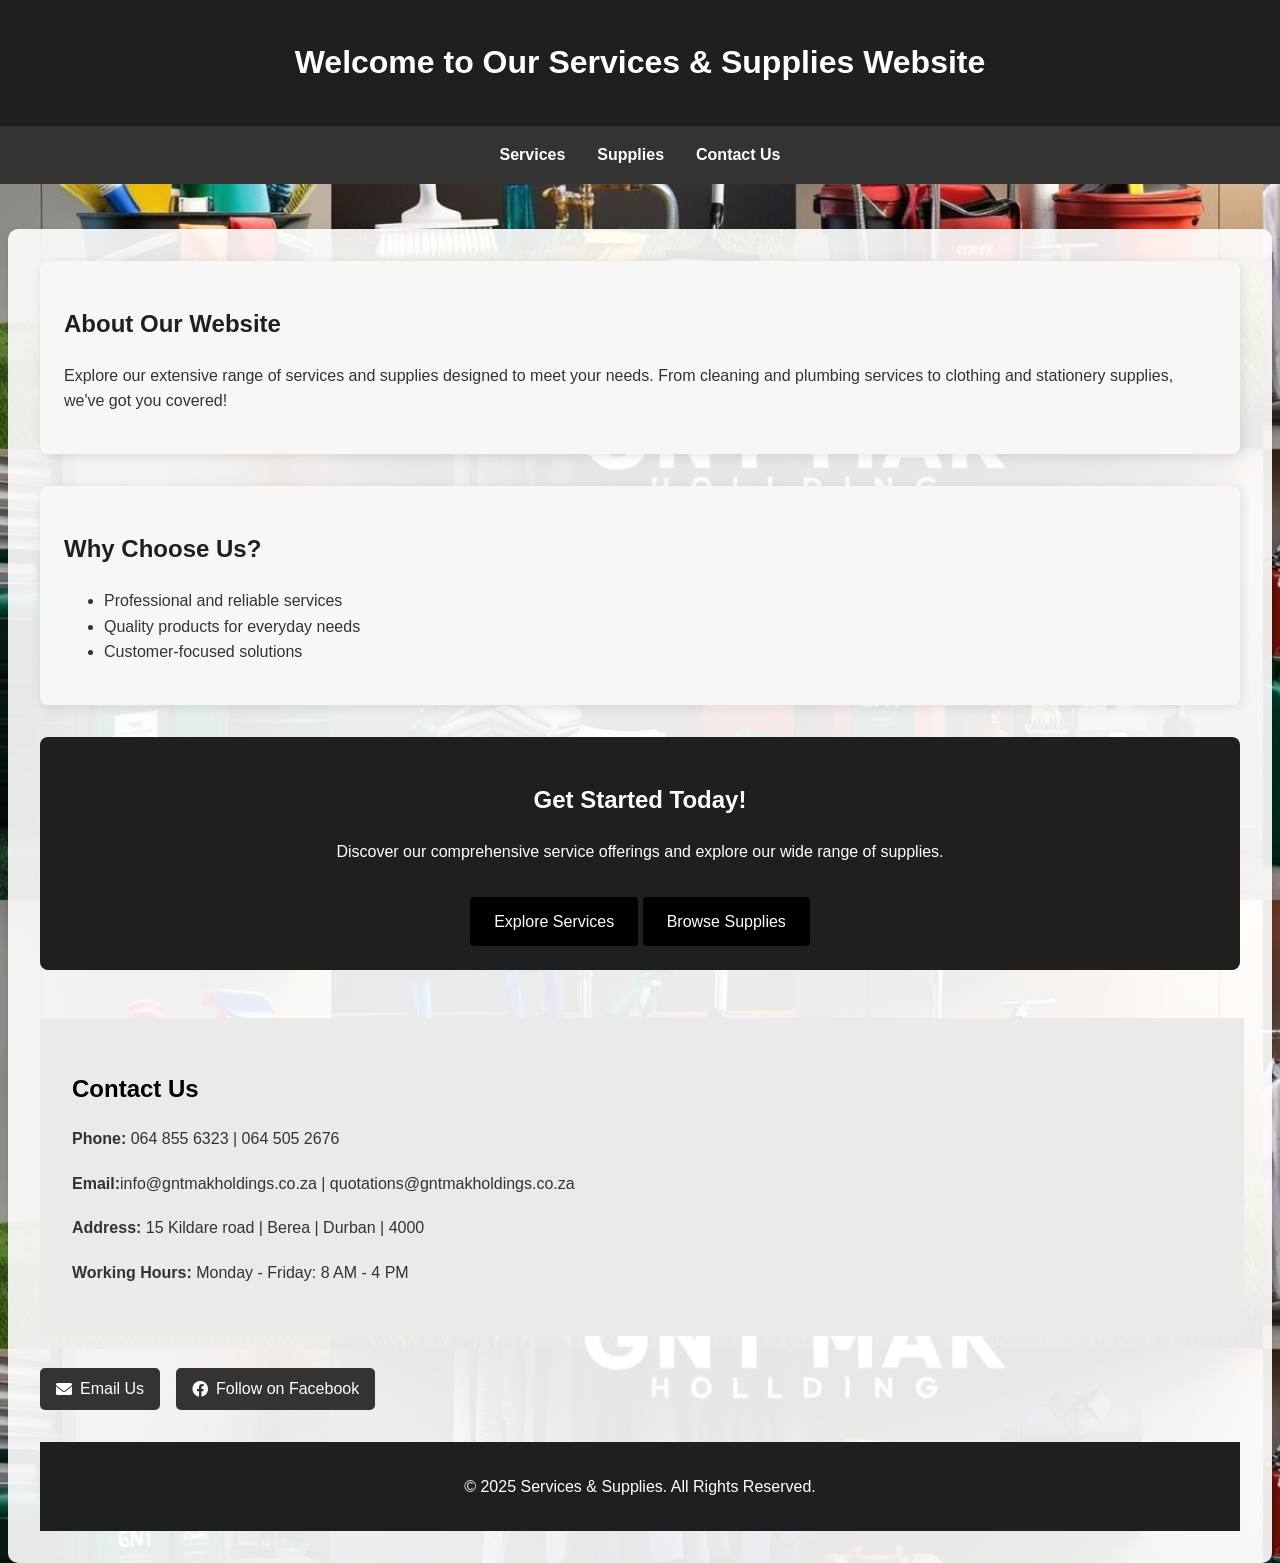
==== services-and-supplies-website/index.html @ 7bc1a440 "Flatten services-and-supplies-website into main repo Removes the nested git repo so the actual websi" ====
<!DOCTYPE html>
<html lang="en">
<head>
    <meta charset="UTF-8">
    <meta name="viewport" content="width=device-width, initial-scale=1.0">
    <meta name="description" content="Discover a comprehensive range of professional services including cleaning, plumbing, grass cutting, and quality supplies like clothing, stationery, and fuel.">
    <meta name="keywords" content="cleaning, plumbing, supplies, grass cutting, stationery, fuel, professional services">
    <meta name="author" content="Services & Supplies Company">
    <link rel="stylesheet" href="https://cdnjs.cloudflare.com/ajax/libs/font-awesome/6.0.0-beta3/css/all.min.css">
    <title>Services & Supplies</title>
    <style>
         body {
            font-family: 'Poppins', sans-serif;
            margin: 0;
            padding: 0;
            line-height: 1.6;
            color: #333;
            background: linear-gradient(to right, #e0eafc, #cfdef3);
            background-image: url('images/gntholding.jpg');
            background-size: cover; /* Cover the entire page */
            background-repeat: repeat;
            justify-content: center;
            flex-direction: column;
            height: 100vh; /* Full height */
            margin: 0; /* Remove default margin */

        }
        header {
            background: #1f1f1f;
            color: white;
            padding: 1rem 0;
            text-align: center;
        }
        nav {
            display: flex;
            justify-content: center;
            background: #333;
        }
        nav a {
            color: white;
            padding: 1rem;
            text-decoration: none;
            font-weight: bold;
        }
        nav a:hover {
            background: #575757;
            border-radius: 5px;
        }
        .container {
            max-width: 1200px;
            margin: auto;
            padding: 2rem;
            background: rgba(255, 255, 255, 0.9);
            border-radius: 10px;
            box-shadow: 0 4px 8px rgba(0, 0, 0, 0.1);
            margin-top: 5vh;
        }
        .section {
            margin-bottom: 2rem;
            padding: 1.5rem;
            background: #f7f7f7;
            border-radius: 8px;
            box-shadow: 2px 2px 12px rgba(0, 0, 0, 0.1);
        }
        .section h2 {
            color: #1f1f1f;
        }
        .cta {
            background: #1f1f1f;
            color: white;
            padding: 1.5rem;
            text-align: center;
            border-radius: 8px;
            margin-top: 2rem;
        }
        .cta a {
            display: inline-block;
            background: black;
            color: white;
            padding: 0.75rem 1.5rem;
            text-decoration: none;
            border-radius: 4px;
            margin-top: 1rem;
        }
        footer {
            background: #1f1f1f;
            color: white;
            text-align: center;
            padding: 1rem 0;
            margin-top: 2rem;
        }
        button {
            background: #1f1f1f;
            color: white;
            padding: 0.75rem 1.5rem;
            border: none;
            cursor: pointer;
            border-radius: 5px;
            font-size: 1rem;
        }
        .social-icons {
        display: flex;
        gap: 1rem;
        margin: 2rem 0;
        }
        .icon-link {
        display: inline-flex;
        align-items: center;
        text-decoration: none;
        background: #333;
        color: white;
        padding: 0.5rem 1rem;
        border-radius: 5px;
        transition: background 0.3s ease;
        }
       .icon-link:hover {
        background: #575757;
        }
       .icon-link i {
        margin-right: 0.5rem;
        }
        button:hover {
            background: #333;
        }
        .contact-container {
            background: #eaeaea;
            width: 95%;
            padding: 2rem;
            margin-top: 3rem;
            text-align: left;
        }
        .contact-container h2 {
            color: black;
            margin-bottom: 1rem;
        }
        .contact-details {
            line-height: 1.8;
            color: #333;
        }

    </style>
</head>
</head>
<body>
    <header>
        <h1>Welcome to Our Services & Supplies Website</h1>
    </header>
    <nav>
        <a href="service.html">Services</a>
        <a href="supplies.html">Supplies</a>
        <a href="contact.html">Contact Us</a>
    </nav>
    <div class="container">
        <section id="intro" class="section">
            <h2>About Our Website</h2>
            <p>Explore our extensive range of services and supplies designed to meet your needs. From cleaning and plumbing services to clothing and stationery supplies, we've got you covered!</p>
        </section>
        <section id="highlights" class="section">
            <h2>Why Choose Us?</h2>
            <ul>
                <li>Professional and reliable services</li>
                <li>Quality products for everyday needs</li>
                <li>Customer-focused solutions</li>
            </ul>
        </section>

        <div class="cta">
            <h2>Get Started Today!</h2>
            <p>Discover our comprehensive service offerings and explore our wide range of supplies.</p>
            <a href="service.html">Explore Services</a>
            <a href="supplies.html">Browse Supplies</a>
        </div>
        <div class="contact-container">
            <h2>Contact Us</h2>
            <div class="contact-details">
                <p><strong>Phone:</strong> 064 855 6323 | 064 505 2676</p>
                <p><strong>Email:</strong>info@gntmakholdings.co.za | quotations@gntmakholdings.co.za</p>
                <p><strong>Address:</strong> 15 Kildare road | Berea | Durban | 4000</p>
                <p><strong>Working Hours:</strong> Monday - Friday: 8 AM - 4 PM</p>
            </div>
    </div>
    <div class="social-icons">
        <a href="mailto:gntmakhanya@gmail.com"target="_blank" class="icon-link">
            <i class="fas fa-envelope"></i> Email Us
        </a>
        <a href="https://facebook.com/Nhlanhla Makhanya" target="_blank" class="icon-link">
            <i class="fab fa-facebook"></i> Follow on Facebook
        </a>
    </div>
    <footer>
        <p>&copy; 2025 Services & Supplies. All Rights Reserved.</p>
    </footer>
</body>
</html>
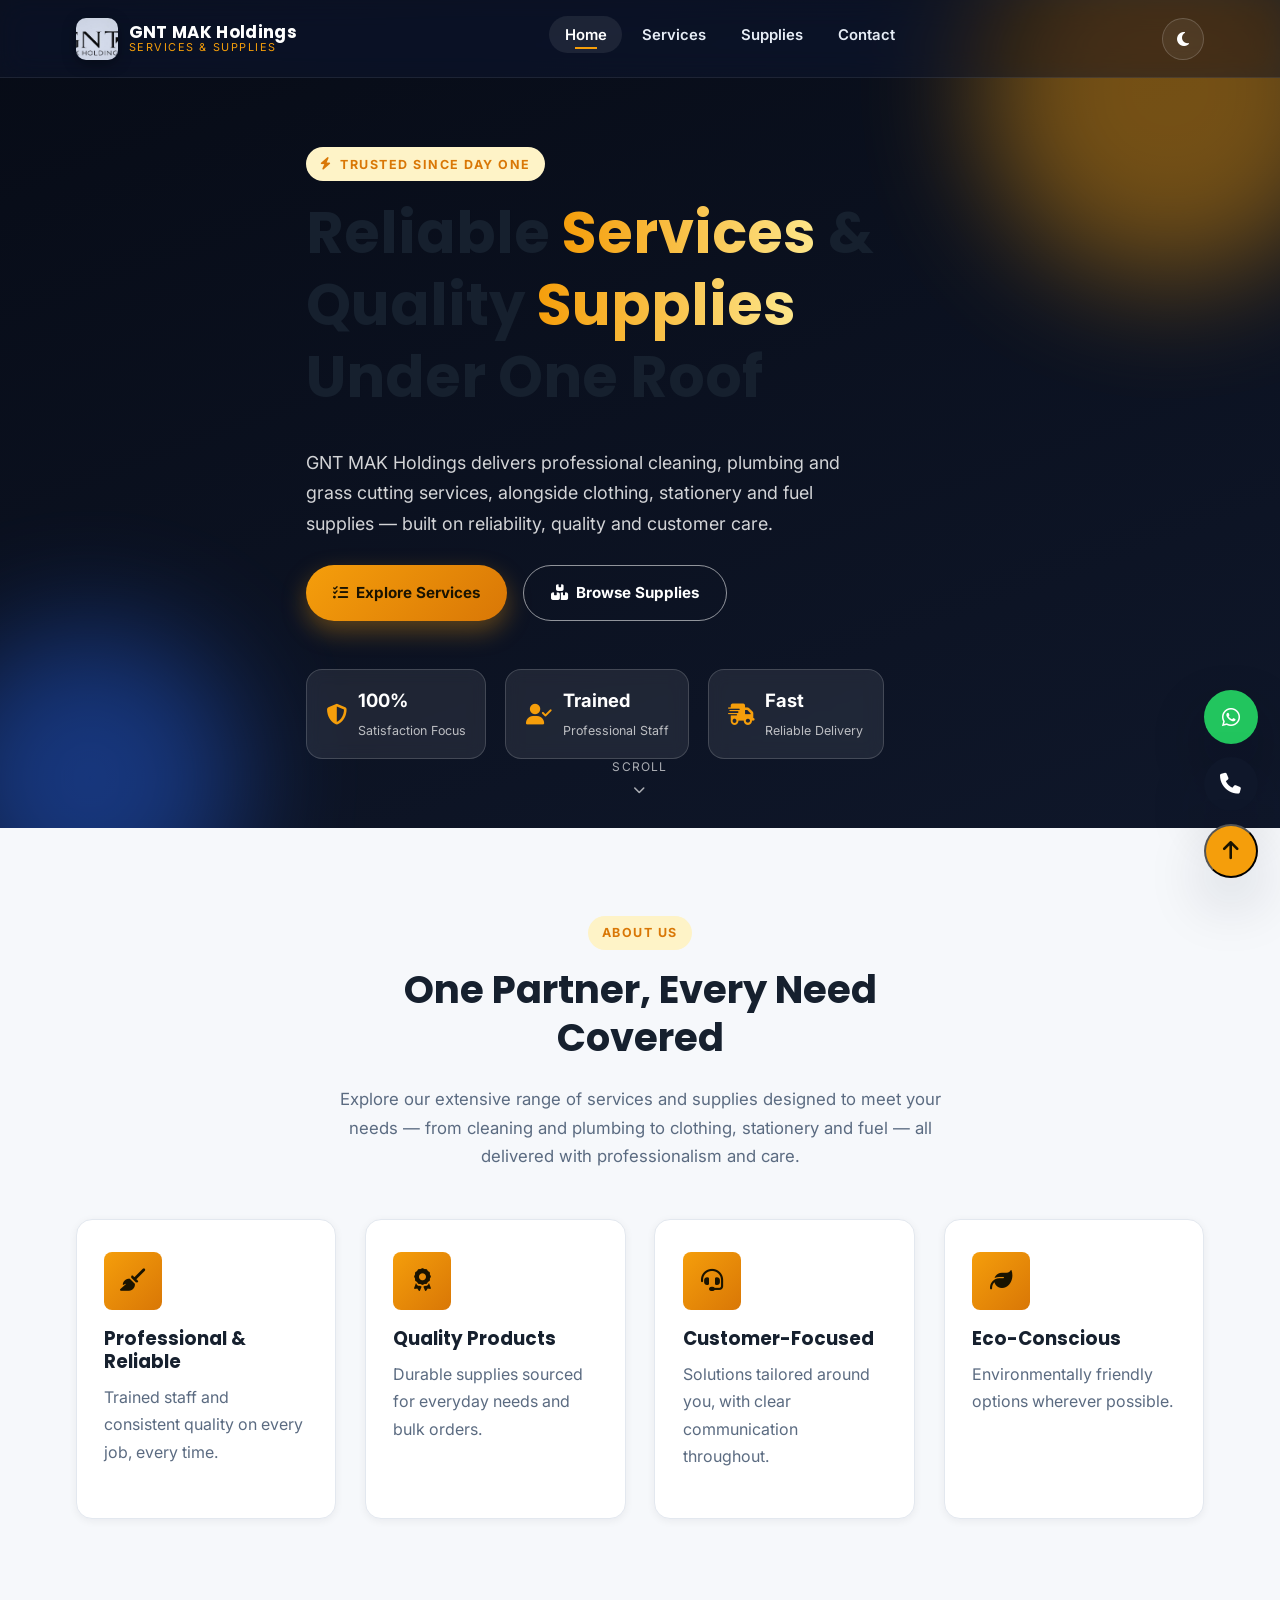
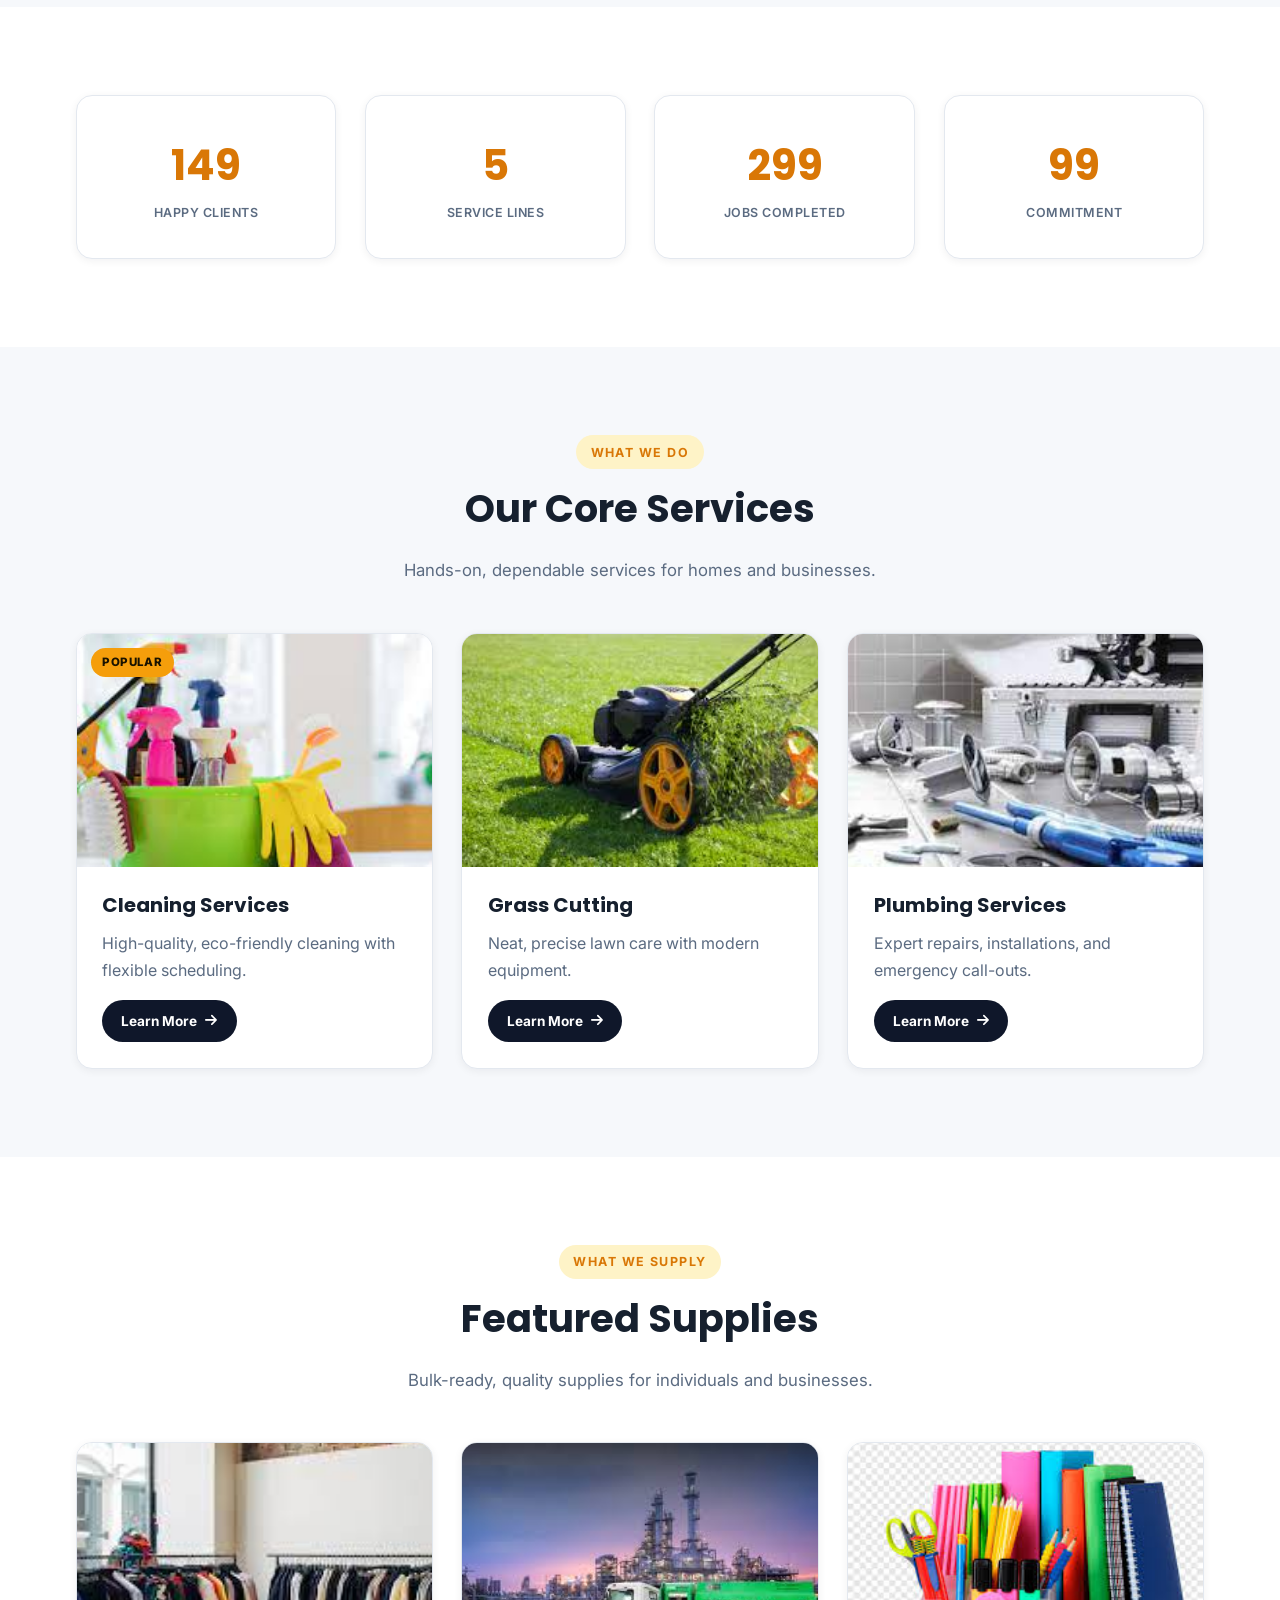
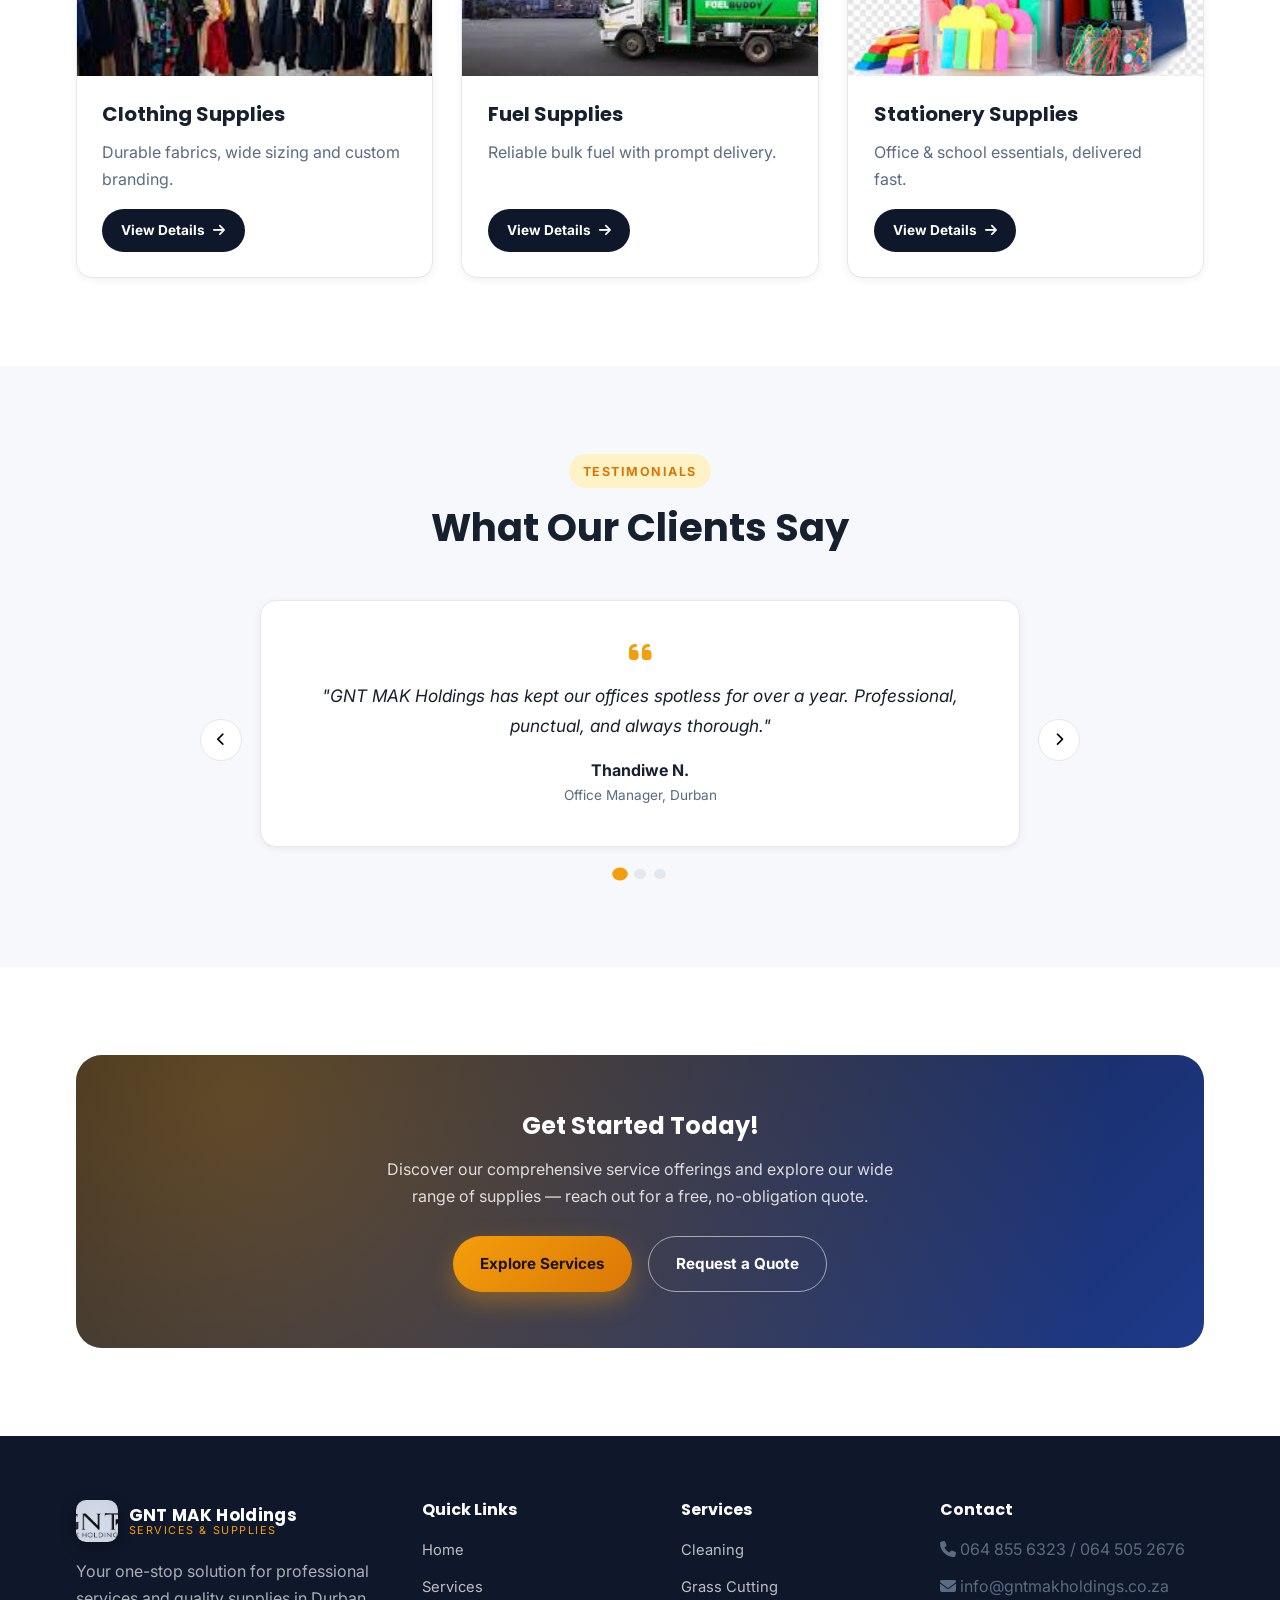
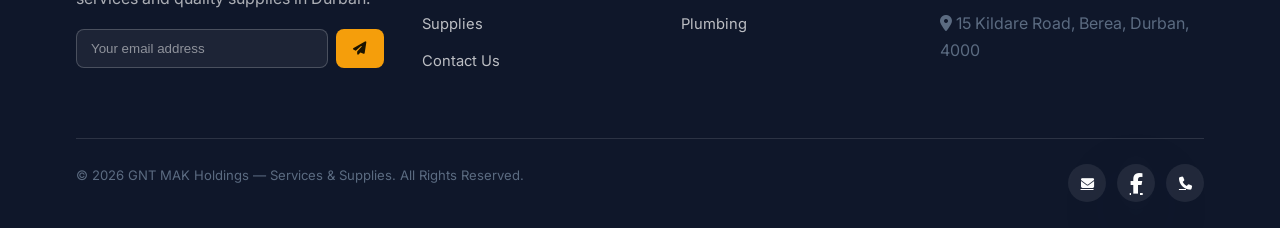
==== commit a3e4f3e7: "Extract shared styles and scripts into css/js directories" ====
--- a/services-and-supplies-website/index.html
+++ b/services-and-supplies-website/index.html
@@ -1,194 +1,295 @@
 <!DOCTYPE html>
 <html lang="en">
 <head>
-    <meta charset="UTF-8">
-    <meta name="viewport" content="width=device-width, initial-scale=1.0">
-    <meta name="description" content="Discover a comprehensive range of professional services including cleaning, plumbing, grass cutting, and quality supplies like clothing, stationery, and fuel.">
-    <meta name="keywords" content="cleaning, plumbing, supplies, grass cutting, stationery, fuel, professional services">
-    <meta name="author" content="Services & Supplies Company">
-    <link rel="stylesheet" href="https://cdnjs.cloudflare.com/ajax/libs/font-awesome/6.0.0-beta3/css/all.min.css">
-    <title>Services & Supplies</title>
-    <style>
-         body {
-            font-family: 'Poppins', sans-serif;
-            margin: 0;
-            padding: 0;
-            line-height: 1.6;
-            color: #333;
-            background: linear-gradient(to right, #e0eafc, #cfdef3);
-            background-image: url('images/gntholding.jpg');
-            background-size: cover; /* Cover the entire page */
-            background-repeat: repeat;
-            justify-content: center;
-            flex-direction: column;
-            height: 100vh; /* Full height */
-            margin: 0; /* Remove default margin */
-
-        }
-        header {
-            background: #1f1f1f;
-            color: white;
-            padding: 1rem 0;
-            text-align: center;
-        }
-        nav {
-            display: flex;
-            justify-content: center;
-            background: #333;
-        }
-        nav a {
-            color: white;
-            padding: 1rem;
-            text-decoration: none;
-            font-weight: bold;
-        }
-        nav a:hover {
-            background: #575757;
-            border-radius: 5px;
-        }
-        .container {
-            max-width: 1200px;
-            margin: auto;
-            padding: 2rem;
-            background: rgba(255, 255, 255, 0.9);
-            border-radius: 10px;
-            box-shadow: 0 4px 8px rgba(0, 0, 0, 0.1);
-            margin-top: 5vh;
-        }
-        .section {
-            margin-bottom: 2rem;
-            padding: 1.5rem;
-            background: #f7f7f7;
-            border-radius: 8px;
-            box-shadow: 2px 2px 12px rgba(0, 0, 0, 0.1);
-        }
-        .section h2 {
-            color: #1f1f1f;
-        }
-        .cta {
-            background: #1f1f1f;
-            color: white;
-            padding: 1.5rem;
-            text-align: center;
-            border-radius: 8px;
-            margin-top: 2rem;
-        }
-        .cta a {
-            display: inline-block;
-            background: black;
-            color: white;
-            padding: 0.75rem 1.5rem;
-            text-decoration: none;
-            border-radius: 4px;
-            margin-top: 1rem;
-        }
-        footer {
-            background: #1f1f1f;
-            color: white;
-            text-align: center;
-            padding: 1rem 0;
-            margin-top: 2rem;
-        }
-        button {
-            background: #1f1f1f;
-            color: white;
-            padding: 0.75rem 1.5rem;
-            border: none;
-            cursor: pointer;
-            border-radius: 5px;
-            font-size: 1rem;
-        }
-        .social-icons {
-        display: flex;
-        gap: 1rem;
-        margin: 2rem 0;
-        }
-        .icon-link {
-        display: inline-flex;
-        align-items: center;
-        text-decoration: none;
-        background: #333;
-        color: white;
-        padding: 0.5rem 1rem;
-        border-radius: 5px;
-        transition: background 0.3s ease;
-        }
-       .icon-link:hover {
-        background: #575757;
-        }
-       .icon-link i {
-        margin-right: 0.5rem;
-        }
-        button:hover {
-            background: #333;
-        }
-        .contact-container {
-            background: #eaeaea;
-            width: 95%;
-            padding: 2rem;
-            margin-top: 3rem;
-            text-align: left;
-        }
-        .contact-container h2 {
-            color: black;
-            margin-bottom: 1rem;
-        }
-        .contact-details {
-            line-height: 1.8;
-            color: #333;
-        }
-
-    </style>
-</head>
+<meta charset="UTF-8">
+<meta name="viewport" content="width=device-width, initial-scale=1.0">
+<meta name="description" content="GNT MAK Holdings — professional cleaning, plumbing and grass cutting services, plus clothing, stationery and fuel supplies in Durban.">
+<meta name="keywords" content="cleaning, plumbing, supplies, grass cutting, stationery, fuel, professional services, Durban, GNT MAK Holdings">
+<meta name="author" content="GNT MAK Holdings">
+<title>GNT MAK Holdings | Services &amp; Supplies</title>
+<link rel="preconnect" href="https://fonts.googleapis.com">
+<link href="https://fonts.googleapis.com/css2?family=Inter:wght@400;500;600;700&family=Poppins:wght@600;700;800&display=swap" rel="stylesheet">
+<link rel="stylesheet" href="https://cdnjs.cloudflare.com/ajax/libs/font-awesome/6.5.1/css/all.min.css">
+<link rel="stylesheet" href="css/style.css">
 </head>
 <body>
-    <header>
-        <h1>Welcome to Our Services & Supplies Website</h1>
-    </header>
+
+<div class="preloader"><div class="spinner"></div></div>
+<div class="scroll-progress"></div>
+
+<header class="navbar">
+  <div class="container">
+    <a href="index.html" class="brand">
+      <img src="images/company-logo.jpg" alt="GNT MAK Holdings logo">
+      <span class="brand-text"><strong>GNT MAK Holdings</strong><span>Services &amp; Supplies</span></span>
+    </a>
     <nav>
-        <a href="service.html">Services</a>
-        <a href="supplies.html">Supplies</a>
-        <a href="contact.html">Contact Us</a>
+      <ul class="nav-links">
+        <li><a href="index.html" class="active">Home</a></li>
+        <li><a href="service.html">Services</a></li>
+        <li><a href="supplies.html">Supplies</a></li>
+        <li><a href="contact.html">Contact</a></li>
+      </ul>
     </nav>
-    <div class="container">
-        <section id="intro" class="section">
-            <h2>About Our Website</h2>
-            <p>Explore our extensive range of services and supplies designed to meet your needs. From cleaning and plumbing services to clothing and stationery supplies, we've got you covered!</p>
-        </section>
-        <section id="highlights" class="section">
-            <h2>Why Choose Us?</h2>
-            <ul>
-                <li>Professional and reliable services</li>
-                <li>Quality products for everyday needs</li>
-                <li>Customer-focused solutions</li>
-            </ul>
-        </section>
-
-        <div class="cta">
-            <h2>Get Started Today!</h2>
-            <p>Discover our comprehensive service offerings and explore our wide range of supplies.</p>
-            <a href="service.html">Explore Services</a>
-            <a href="supplies.html">Browse Supplies</a>
-        </div>
-        <div class="contact-container">
-            <h2>Contact Us</h2>
-            <div class="contact-details">
-                <p><strong>Phone:</strong> 064 855 6323 | 064 505 2676</p>
-                <p><strong>Email:</strong>info@gntmakholdings.co.za | quotations@gntmakholdings.co.za</p>
-                <p><strong>Address:</strong> 15 Kildare road | Berea | Durban | 4000</p>
-                <p><strong>Working Hours:</strong> Monday - Friday: 8 AM - 4 PM</p>
-            </div>
-    </div>
-    <div class="social-icons">
-        <a href="mailto:gntmakhanya@gmail.com"target="_blank" class="icon-link">
-            <i class="fas fa-envelope"></i> Email Us
+    <div class="nav-actions">
+      <button class="icon-btn theme-toggle" aria-label="Toggle dark mode"><i class="fas fa-moon"></i></button>
+      <button class="nav-toggle" aria-label="Toggle menu" aria-expanded="false"><span></span></button>
+    </div>
+  </div>
+</header>
+
+<section class="hero" style="--hero-img:url('images/gntholding.jpg')">
+  <div class="hero-bg"></div>
+  <div class="blob blob-1"></div>
+  <div class="blob blob-2"></div>
+  <div class="container hero-content">
+    <div class="eyebrow"><i class="fas fa-bolt"></i> Trusted Since Day One</div>
+    <h1>Reliable <span class="highlight">Services</span> &amp; Quality <span class="highlight">Supplies</span> Under One Roof</h1>
+    <p>GNT MAK Holdings delivers professional cleaning, plumbing and grass cutting services, alongside clothing, stationery and fuel supplies — built on reliability, quality and customer care.</p>
+    <div class="hero-actions">
+      <a href="service.html" class="btn btn-primary"><i class="fas fa-list-check"></i> Explore Services</a>
+      <a href="supplies.html" class="btn btn-outline"><i class="fas fa-boxes-stacked"></i> Browse Supplies</a>
+    </div>
+    <div class="hero-badges">
+      <div class="hero-badge"><i class="fas fa-shield-halved"></i><div><strong>100%</strong><span>Satisfaction Focus</span></div></div>
+      <div class="hero-badge" style="animation-delay:1s"><i class="fas fa-user-check"></i><div><strong>Trained</strong><span>Professional Staff</span></div></div>
+      <div class="hero-badge" style="animation-delay:2s"><i class="fas fa-truck-fast"></i><div><strong>Fast</strong><span>Reliable Delivery</span></div></div>
+    </div>
+  </div>
+  <div class="scroll-cue"><span>Scroll</span><i class="fas fa-chevron-down"></i></div>
+</section>
+
+<section class="section">
+  <div class="container">
+    <div class="section-head reveal">
+      <div class="eyebrow">About Us</div>
+      <h2>One Partner, Every Need Covered</h2>
+      <p>Explore our extensive range of services and supplies designed to meet your needs — from cleaning and plumbing to clothing, stationery and fuel — all delivered with professionalism and care.</p>
+    </div>
+    <div class="grid grid-4">
+      <div class="card icon-card reveal">
+        <div class="icon-wrap"><i class="fas fa-broom"></i></div>
+        <h3>Professional &amp; Reliable</h3>
+        <p>Trained staff and consistent quality on every job, every time.</p>
+      </div>
+      <div class="card icon-card reveal reveal-delay-1">
+        <div class="icon-wrap"><i class="fas fa-award"></i></div>
+        <h3>Quality Products</h3>
+        <p>Durable supplies sourced for everyday needs and bulk orders.</p>
+      </div>
+      <div class="card icon-card reveal reveal-delay-2">
+        <div class="icon-wrap"><i class="fas fa-headset"></i></div>
+        <h3>Customer-Focused</h3>
+        <p>Solutions tailored around you, with clear communication throughout.</p>
+      </div>
+      <div class="card icon-card reveal reveal-delay-3">
+        <div class="icon-wrap"><i class="fas fa-leaf"></i></div>
+        <h3>Eco-Conscious</h3>
+        <p>Environmentally friendly options wherever possible.</p>
+      </div>
+    </div>
+  </div>
+</section>
+
+<section class="section section-alt">
+  <div class="container">
+    <div class="grid grid-4">
+      <div class="card stat-card reveal">
+        <div class="num" data-count="150" data-suffix="+">0</div>
+        <div class="label">Happy Clients</div>
+      </div>
+      <div class="card stat-card reveal reveal-delay-1">
+        <div class="num" data-count="6" data-suffix="+">0</div>
+        <div class="label">Service Lines</div>
+      </div>
+      <div class="card stat-card reveal reveal-delay-2">
+        <div class="num" data-count="300" data-suffix="+">0</div>
+        <div class="label">Jobs Completed</div>
+      </div>
+      <div class="card stat-card reveal reveal-delay-3">
+        <div class="num" data-count="100" data-suffix="%">0</div>
+        <div class="label">Commitment</div>
+      </div>
+    </div>
+  </div>
+</section>
+
+<section class="section">
+  <div class="container">
+    <div class="section-head reveal">
+      <div class="eyebrow">What We Do</div>
+      <h2>Our Core Services</h2>
+      <p>Hands-on, dependable services for homes and businesses.</p>
+    </div>
+    <div class="grid grid-3">
+      <div class="card media-card reveal">
+        <div class="media"><span class="tag">Popular</span><img src="images/cleaning.jpg" alt="Cleaning service"></div>
+        <div class="body">
+          <h3>Cleaning Services</h3>
+          <p>High-quality, eco-friendly cleaning with flexible scheduling.</p>
+          <a href="service.html" class="btn btn-dark btn-sm">Learn More <i class="fas fa-arrow-right"></i></a>
+        </div>
+      </div>
+      <div class="card media-card reveal reveal-delay-1">
+        <div class="media"><img src="images/grasscutting.jpg" alt="Grass cutting service"></div>
+        <div class="body">
+          <h3>Grass Cutting</h3>
+          <p>Neat, precise lawn care with modern equipment.</p>
+          <a href="service.html" class="btn btn-dark btn-sm">Learn More <i class="fas fa-arrow-right"></i></a>
+        </div>
+      </div>
+      <div class="card media-card reveal reveal-delay-2">
+        <div class="media"><img src="images/plumbing.jpg" alt="Plumbing service"></div>
+        <div class="body">
+          <h3>Plumbing Services</h3>
+          <p>Expert repairs, installations, and emergency call-outs.</p>
+          <a href="service.html" class="btn btn-dark btn-sm">Learn More <i class="fas fa-arrow-right"></i></a>
+        </div>
+      </div>
+    </div>
+  </div>
+</section>
+
+<section class="section section-alt">
+  <div class="container">
+    <div class="section-head reveal">
+      <div class="eyebrow">What We Supply</div>
+      <h2>Featured Supplies</h2>
+      <p>Bulk-ready, quality supplies for individuals and businesses.</p>
+    </div>
+    <div class="grid grid-3">
+      <div class="card media-card reveal">
+        <div class="media"><img src="images/clothingsupplies.jpg" alt="Clothing supplies"></div>
+        <div class="body">
+          <h3>Clothing Supplies</h3>
+          <p>Durable fabrics, wide sizing and custom branding.</p>
+          <a href="supplies.html" class="btn btn-dark btn-sm">View Details <i class="fas fa-arrow-right"></i></a>
+        </div>
+      </div>
+      <div class="card media-card reveal reveal-delay-1">
+        <div class="media"><img src="images/fuelsupplies.jpg" alt="Fuel supplies"></div>
+        <div class="body">
+          <h3>Fuel Supplies</h3>
+          <p>Reliable bulk fuel with prompt delivery.</p>
+          <a href="supplies.html" class="btn btn-dark btn-sm">View Details <i class="fas fa-arrow-right"></i></a>
+        </div>
+      </div>
+      <div class="card media-card reveal reveal-delay-2">
+        <div class="media"><img src="images/stationerysupplies.jpg" alt="Stationery supplies"></div>
+        <div class="body">
+          <h3>Stationery Supplies</h3>
+          <p>Office &amp; school essentials, delivered fast.</p>
+          <a href="supplies.html" class="btn btn-dark btn-sm">View Details <i class="fas fa-arrow-right"></i></a>
+        </div>
+      </div>
+    </div>
+  </div>
+</section>
+
+<section class="section">
+  <div class="container">
+    <div class="section-head reveal">
+      <div class="eyebrow">Testimonials</div>
+      <h2>What Our Clients Say</h2>
+    </div>
+    <div class="testimonials reveal">
+      <button class="testi-arrow prev" aria-label="Previous"><i class="fas fa-chevron-left"></i></button>
+      <div class="testi-track">
+        <div class="testi-slide active">
+          <i class="fas fa-quote-left"></i>
+          <p>"GNT MAK Holdings has kept our offices spotless for over a year. Professional, punctual, and always thorough."</p>
+          <div class="testi-name">Thandiwe N.</div>
+          <div class="testi-role">Office Manager, Durban</div>
+        </div>
+        <div class="testi-slide">
+          <i class="fas fa-quote-left"></i>
+          <p>"Fast plumbing call-out that actually fixed the problem the first time. Fair pricing and great communication."</p>
+          <div class="testi-name">Sipho M.</div>
+          <div class="testi-role">Homeowner, Berea</div>
+        </div>
+        <div class="testi-slide">
+          <i class="fas fa-quote-left"></i>
+          <p>"We order our stationery supplies in bulk every quarter — always on time and great quality."</p>
+          <div class="testi-name">Lindiwe K.</div>
+          <div class="testi-role">School Administrator</div>
+        </div>
+      </div>
+      <button class="testi-arrow next" aria-label="Next"><i class="fas fa-chevron-right"></i></button>
+      <div class="testi-dots"></div>
+    </div>
+  </div>
+</section>
+
+<section class="section section-alt">
+  <div class="container">
+    <div class="cta-banner reveal">
+      <h2>Get Started Today!</h2>
+      <p>Discover our comprehensive service offerings and explore our wide range of supplies — reach out for a free, no-obligation quote.</p>
+      <div class="cta-actions">
+        <a href="service.html" class="btn btn-primary">Explore Services</a>
+        <a href="contact.html" class="btn btn-outline">Request a Quote</a>
+      </div>
+    </div>
+  </div>
+</section>
+
+<footer id="contact">
+  <div class="container">
+    <div class="footer-grid">
+      <div class="footer-brand">
+        <a href="index.html" class="brand" style="margin-bottom:1rem;">
+          <img src="images/company-logo.jpg" alt="GNT MAK Holdings logo">
+          <span class="brand-text"><strong>GNT MAK Holdings</strong><span>Services &amp; Supplies</span></span>
         </a>
-        <a href="https://facebook.com/Nhlanhla Makhanya" target="_blank" class="icon-link">
-            <i class="fab fa-facebook"></i> Follow on Facebook
-        </a>
-    </div>
-    <footer>
-        <p>&copy; 2025 Services & Supplies. All Rights Reserved.</p>
-    </footer>
+        <p>Your one-stop solution for professional services and quality supplies in Durban.</p>
+        <div class="newsletter">
+          <input type="email" placeholder="Your email address" aria-label="Newsletter email">
+          <button type="button"><i class="fas fa-paper-plane"></i></button>
+        </div>
+      </div>
+      <div>
+        <h4>Quick Links</h4>
+        <ul>
+          <li><a href="index.html">Home</a></li>
+          <li><a href="service.html">Services</a></li>
+          <li><a href="supplies.html">Supplies</a></li>
+          <li><a href="contact.html">Contact Us</a></li>
+        </ul>
+      </div>
+      <div>
+        <h4>Services</h4>
+        <ul>
+          <li><a href="service.html">Cleaning</a></li>
+          <li><a href="service.html">Grass Cutting</a></li>
+          <li><a href="service.html">Plumbing</a></li>
+        </ul>
+      </div>
+      <div>
+        <h4>Contact</h4>
+        <ul>
+          <li><i class="fas fa-phone"></i> 064 855 6323 / 064 505 2676</li>
+          <li><i class="fas fa-envelope"></i> info@gntmakholdings.co.za</li>
+          <li><i class="fas fa-location-dot"></i> 15 Kildare Road, Berea, Durban, 4000</li>
+        </ul>
+      </div>
+    </div>
+    <div class="footer-bottom">
+      <p>&copy; <span id="footer-year"></span> GNT MAK Holdings — Services &amp; Supplies. All Rights Reserved.</p>
+      <div class="footer-socials">
+        <a href="mailto:gntmakhanya@gmail.com" aria-label="Email"><i class="fas fa-envelope"></i></a>
+        <a href="https://facebook.com" target="_blank" rel="noopener" aria-label="Facebook"><i class="fab fa-facebook-f"></i></a>
+        <a href="tel:0648556323" aria-label="Call"><i class="fas fa-phone"></i></a>
+      </div>
+    </div>
+  </div>
+</footer>
+
+<div class="floating-actions">
+  <a href="https://wa.me/27648556323" target="_blank" rel="noopener" class="fab fab-whatsapp" aria-label="WhatsApp us"><i class="fab fa-whatsapp"></i></a>
+  <a href="tel:0648556323" class="fab fab-call" aria-label="Call us"><i class="fas fa-phone"></i></a>
+  <button class="fab fab-top" aria-label="Back to top"><i class="fas fa-arrow-up"></i></button>
+</div>
+
+<script src="js/script.js"></script>
 </body>
-</html>+</html>
--- a/services-and-supplies-website/css/style.css
+++ b/services-and-supplies-website/css/style.css
@@ -0,0 +1,657 @@
+/* ==========================================================================
+   GNT MAK HOLDINGS — Services & Supplies
+   Shared design system
+   ========================================================================== */
+
+:root {
+  --bg: #f6f8fb;
+  --bg-alt: #ffffff;
+  --bg-soft: #eef2f7;
+  --text: #16202e;
+  --text-muted: #5b6b81;
+  --border: #e3e8ef;
+  --primary: #0f172a;
+  --primary-light: #1e293b;
+  --accent: #f59e0b;
+  --accent-dark: #d97706;
+  --accent-soft: #fef3c7;
+  --success: #16a34a;
+  --danger: #dc2626;
+  --radius-sm: 8px;
+  --radius: 16px;
+  --radius-lg: 26px;
+  --shadow-sm: 0 2px 8px rgba(15, 23, 42, 0.06);
+  --shadow: 0 12px 32px rgba(15, 23, 42, 0.10);
+  --shadow-lg: 0 24px 60px rgba(15, 23, 42, 0.18);
+  --nav-h: 78px;
+  --ease: cubic-bezier(.4, 0, .2, 1);
+  --font-head: 'Poppins', 'Inter', sans-serif;
+  --font-body: 'Inter', 'Poppins', sans-serif;
+  color-scheme: light;
+}
+
+[data-theme="dark"] {
+  --bg: #0a0f1a;
+  --bg-alt: #111a2b;
+  --bg-soft: #16233a;
+  --text: #e7edf6;
+  --text-muted: #92a3ba;
+  --border: #22314b;
+  --primary: #0b1220;
+  --primary-light: #16233a;
+  --accent: #fbbf24;
+  --accent-dark: #f59e0b;
+  --accent-soft: #2a2410;
+  --shadow-sm: 0 2px 10px rgba(0, 0, 0, 0.35);
+  --shadow: 0 12px 36px rgba(0, 0, 0, 0.45);
+  --shadow-lg: 0 28px 70px rgba(0, 0, 0, 0.55);
+  color-scheme: dark;
+}
+
+* { box-sizing: border-box; }
+html { scroll-behavior: smooth; }
+
+body {
+  margin: 0;
+  font-family: var(--font-body);
+  background: var(--bg);
+  color: var(--text);
+  line-height: 1.7;
+  transition: background .4s var(--ease), color .4s var(--ease);
+  overflow-x: hidden;
+}
+
+h1, h2, h3, h4 { font-family: var(--font-head); color: var(--text); margin: 0 0 .6em; line-height: 1.25; }
+p { margin: 0 0 1em; color: var(--text-muted); }
+a { color: inherit; }
+img { max-width: 100%; display: block; }
+ul { padding-left: 1.2rem; }
+li { margin-bottom: .5rem; color: var(--text-muted); }
+::selection { background: var(--accent); color: #1a1300; }
+
+.container {
+  max-width: 1180px;
+  margin: 0 auto;
+  padding: 0 1.6rem;
+}
+
+.eyebrow {
+  display: inline-flex;
+  align-items: center;
+  gap: .5rem;
+  font-size: .78rem;
+  font-weight: 700;
+  letter-spacing: .12em;
+  text-transform: uppercase;
+  color: var(--accent-dark);
+  background: var(--accent-soft);
+  padding: .4rem .9rem;
+  border-radius: 999px;
+  margin-bottom: 1rem;
+}
+
+.section { padding: 5.5rem 0; }
+.section-alt { background: var(--bg-alt); }
+.section-head { max-width: 640px; margin: 0 auto 3rem; text-align: center; }
+.section-head h2 { font-size: clamp(1.7rem, 3vw, 2.4rem); }
+.section-head p { font-size: 1.05rem; }
+
+/* ---------- Scroll progress bar ---------- */
+.scroll-progress {
+  position: fixed;
+  top: 0; left: 0;
+  height: 3px;
+  width: 0%;
+  background: linear-gradient(90deg, var(--accent), var(--accent-dark));
+  z-index: 3000;
+  transition: width .1s linear;
+}
+
+/* ---------- Preloader ---------- */
+.preloader {
+  position: fixed; inset: 0;
+  background: var(--primary);
+  z-index: 5000;
+  display: flex;
+  align-items: center;
+  justify-content: center;
+  transition: opacity .5s var(--ease), visibility .5s var(--ease);
+}
+.preloader.loaded { opacity: 0; visibility: hidden; }
+.preloader .spinner {
+  width: 54px; height: 54px;
+  border-radius: 50%;
+  border: 4px solid rgba(245, 158, 11, .25);
+  border-top-color: var(--accent);
+  animation: spin .85s linear infinite;
+}
+@keyframes spin { to { transform: rotate(360deg); } }
+
+/* ---------- Navbar ---------- */
+.navbar {
+  position: fixed; top: 0; left: 0; right: 0;
+  height: var(--nav-h);
+  display: flex;
+  align-items: center;
+  z-index: 2000;
+  background: rgba(15, 23, 42, .55);
+  backdrop-filter: blur(14px) saturate(160%);
+  -webkit-backdrop-filter: blur(14px) saturate(160%);
+  border-bottom: 1px solid rgba(255, 255, 255, .08);
+  transition: background .35s var(--ease), height .35s var(--ease), box-shadow .35s var(--ease);
+}
+.navbar.scrolled {
+  height: 64px;
+  background: rgba(10, 15, 26, .88);
+  box-shadow: var(--shadow);
+}
+.navbar .container { display: flex; align-items: center; justify-content: space-between; width: 100%; }
+
+.brand { display: flex; align-items: center; gap: .7rem; text-decoration: none; }
+.brand img { width: 42px; height: 42px; border-radius: 10px; object-fit: cover; box-shadow: 0 4px 14px rgba(0,0,0,.35); }
+.brand-text { display: flex; flex-direction: column; line-height: 1.1; }
+.brand-text strong { color: #fff; font-family: var(--font-head); font-size: 1.05rem; letter-spacing: .02em; }
+.brand-text span { color: var(--accent); font-size: .68rem; letter-spacing: .14em; text-transform: uppercase; }
+
+.nav-links { display: flex; align-items: center; gap: .3rem; list-style: none; margin: 0; padding: 0; }
+.nav-links a {
+  position: relative;
+  color: #e7edf6;
+  text-decoration: none;
+  font-weight: 600;
+  font-size: .93rem;
+  padding: .6rem .95rem;
+  border-radius: 999px;
+  transition: color .25s var(--ease), background .25s var(--ease);
+}
+.nav-links a::after {
+  content: ""; position: absolute; left: 50%; bottom: .25rem; width: 0; height: 2px;
+  background: var(--accent); transform: translateX(-50%);
+  transition: width .3s var(--ease);
+}
+.nav-links a:hover, .nav-links a.active { background: rgba(255,255,255,.08); color: #fff; }
+.nav-links a.active::after { width: 22px; }
+
+.nav-actions { display: flex; align-items: center; gap: .6rem; }
+.icon-btn {
+  width: 42px; height: 42px;
+  display: inline-flex; align-items: center; justify-content: center;
+  border-radius: 50%;
+  border: 1px solid rgba(255,255,255,.18);
+  background: rgba(255,255,255,.06);
+  color: #fff;
+  cursor: pointer;
+  transition: transform .3s var(--ease), background .3s var(--ease);
+  font-size: 1rem;
+}
+.icon-btn:hover { transform: translateY(-2px) rotate(8deg); background: rgba(255,255,255,.16); }
+
+.nav-toggle {
+  display: none;
+  width: 42px; height: 42px;
+  border-radius: 10px;
+  border: 1px solid rgba(255,255,255,.18);
+  background: rgba(255,255,255,.06);
+  cursor: pointer;
+  position: relative;
+}
+.nav-toggle span, .nav-toggle span::before, .nav-toggle span::after {
+  content: ""; position: absolute; left: 10px; right: 10px; height: 2px; background: #fff;
+  transition: transform .3s var(--ease), opacity .3s var(--ease);
+}
+.nav-toggle span { top: 50%; transform: translateY(-50%); }
+.nav-toggle span::before { top: -8px; }
+.nav-toggle span::after { top: 8px; }
+.nav-toggle.open span { background: transparent; }
+.nav-toggle.open span::before { top: 0; transform: rotate(45deg); }
+.nav-toggle.open span::after { top: 0; transform: rotate(-45deg); }
+
+@media (max-width: 900px) {
+  .nav-toggle { display: inline-flex; align-items: center; justify-content: center; }
+  .nav-links {
+    position: fixed; top: var(--nav-h); left: 0; right: 0;
+    flex-direction: column; align-items: stretch; gap: 0;
+    background: rgba(10, 15, 26, .97);
+    backdrop-filter: blur(14px);
+    max-height: 0; overflow: hidden;
+    transition: max-height .4s var(--ease);
+    border-bottom: 1px solid rgba(255,255,255,.08);
+  }
+  .nav-links.open { max-height: 420px; }
+  .nav-links a { padding: 1rem 1.6rem; border-radius: 0; }
+  .nav-links a::after { display: none; }
+}
+
+/* ---------- Buttons ---------- */
+.btn {
+  position: relative;
+  display: inline-flex;
+  align-items: center;
+  gap: .5rem;
+  padding: .9rem 1.7rem;
+  border-radius: 999px;
+  font-weight: 700;
+  font-size: .95rem;
+  text-decoration: none;
+  border: none;
+  cursor: pointer;
+  overflow: hidden;
+  isolation: isolate;
+  transition: transform .3s var(--ease), box-shadow .3s var(--ease);
+}
+.btn:active { transform: scale(.97); }
+.btn-primary { background: linear-gradient(135deg, var(--accent), var(--accent-dark)); color: #1a1300; box-shadow: 0 10px 24px rgba(245,158,11,.35); }
+.btn-primary:hover { transform: translateY(-3px); box-shadow: 0 16px 32px rgba(245,158,11,.45); }
+.btn-outline { background: transparent; color: #fff; border: 1.5px solid rgba(255,255,255,.55); }
+.btn-outline:hover { background: rgba(255,255,255,.12); transform: translateY(-3px); }
+.btn-dark { background: var(--primary); color: #fff; }
+.btn-dark:hover { transform: translateY(-3px); box-shadow: var(--shadow-lg); }
+.btn-sm { padding: .6rem 1.2rem; font-size: .85rem; }
+.btn::before {
+  content: ""; position: absolute; inset: 0; z-index: -1;
+  background: linear-gradient(120deg, transparent, rgba(255,255,255,.35), transparent);
+  transform: translateX(-120%);
+}
+.btn:hover::before { transform: translateX(120%); transition: transform .7s var(--ease); }
+
+/* ---------- Hero ---------- */
+.hero {
+  position: relative;
+  min-height: 92vh;
+  display: flex;
+  align-items: center;
+  color: #fff;
+  padding-top: var(--nav-h);
+  overflow: hidden;
+  background: var(--primary);
+}
+.hero-bg {
+  position: absolute; inset: 0;
+  background-image: linear-gradient(160deg, rgba(6,10,20,.92), rgba(15,23,42,.82)), var(--hero-img, none);
+  background-size: cover;
+  background-position: center;
+  animation: heroZoom 18s ease-in-out infinite alternate;
+}
+@keyframes heroZoom { from { transform: scale(1); } to { transform: scale(1.08); } }
+
+.blob {
+  position: absolute;
+  border-radius: 50%;
+  filter: blur(60px);
+  opacity: .45;
+  animation: float 9s ease-in-out infinite;
+  z-index: 0;
+}
+.blob-1 { width: 380px; height: 380px; background: var(--accent); top: -100px; right: -80px; }
+.blob-2 { width: 300px; height: 300px; background: #2563eb; bottom: -100px; left: -60px; animation-delay: 2s; }
+@keyframes float {
+  0%, 100% { transform: translateY(0) translateX(0); }
+  50% { transform: translateY(-30px) translateX(20px); }
+}
+
+.hero-content { position: relative; z-index: 2; max-width: 720px; }
+.hero-content h1 { font-size: clamp(2.2rem, 5vw, 3.6rem); }
+.hero-content .highlight {
+  background: linear-gradient(90deg, var(--accent), #fde68a);
+  -webkit-background-clip: text; background-clip: text; color: transparent;
+}
+.hero-content p { color: rgba(255,255,255,.82); font-size: 1.12rem; max-width: 560px; }
+.hero-actions { display: flex; gap: 1rem; flex-wrap: wrap; margin-top: 1.6rem; }
+
+.hero-badges { display: flex; gap: 1.2rem; margin-top: 3rem; flex-wrap: wrap; }
+.hero-badge {
+  background: rgba(255,255,255,.08);
+  border: 1px solid rgba(255,255,255,.16);
+  backdrop-filter: blur(8px);
+  border-radius: var(--radius);
+  padding: .9rem 1.2rem;
+  display: flex; align-items: center; gap: .7rem;
+  animation: float 6s ease-in-out infinite;
+}
+.hero-badge i { color: var(--accent); font-size: 1.3rem; }
+.hero-badge strong { display: block; font-size: 1.15rem; }
+.hero-badge span { font-size: .78rem; color: rgba(255,255,255,.7); }
+
+.scroll-cue {
+  position: absolute; bottom: 2rem; left: 50%; transform: translateX(-50%);
+  color: rgba(255,255,255,.65);
+  display: flex; flex-direction: column; align-items: center; gap: .4rem;
+  font-size: .75rem; letter-spacing: .1em; text-transform: uppercase;
+  animation: bob 2s ease-in-out infinite;
+}
+@keyframes bob { 0%,100%{transform: translate(-50%,0);} 50%{transform: translate(-50%,8px);} }
+
+/* ---------- Page header (inner pages) ---------- */
+.page-hero {
+  position: relative;
+  padding: calc(var(--nav-h) + 4.5rem) 0 4.5rem;
+  color: #fff;
+  background: linear-gradient(160deg, rgba(6,10,20,.94), rgba(15,23,42,.86)), var(--hero-img, linear-gradient(160deg,#0f172a,#1e293b));
+  background-size: cover; background-position: center;
+  overflow: hidden;
+}
+.page-hero h1 { font-size: clamp(2rem, 4vw, 3rem); margin-bottom: .5rem; }
+.page-hero p { color: rgba(255,255,255,.78); max-width: 560px; font-size: 1.05rem; }
+.breadcrumb { display: flex; gap: .5rem; align-items: center; color: rgba(255,255,255,.6); font-size: .85rem; margin-bottom: 1rem; }
+.breadcrumb a { color: rgba(255,255,255,.85); text-decoration: none; }
+.breadcrumb a:hover { text-decoration: underline; }
+
+/* ---------- Reveal on scroll ---------- */
+.reveal { opacity: 0; transform: translateY(34px); transition: opacity .7s var(--ease), transform .7s var(--ease); }
+.reveal.visible { opacity: 1; transform: none; }
+.reveal-delay-1.visible { transition-delay: .1s; }
+.reveal-delay-2.visible { transition-delay: .2s; }
+.reveal-delay-3.visible { transition-delay: .3s; }
+.reveal-delay-4.visible { transition-delay: .4s; }
+
+/* ---------- Cards grid ---------- */
+.grid { display: grid; gap: 1.8rem; }
+.grid-2 { grid-template-columns: repeat(2, 1fr); }
+.grid-3 { grid-template-columns: repeat(3, 1fr); }
+.grid-4 { grid-template-columns: repeat(4, 1fr); }
+@media (max-width: 980px) { .grid-3, .grid-4 { grid-template-columns: repeat(2, 1fr); } }
+@media (max-width: 640px) { .grid-2, .grid-3, .grid-4 { grid-template-columns: 1fr; } }
+
+.card {
+  background: var(--bg-alt);
+  border: 1px solid var(--border);
+  border-radius: var(--radius);
+  overflow: hidden;
+  box-shadow: var(--shadow-sm);
+  transition: transform .4s var(--ease), box-shadow .4s var(--ease), border-color .4s var(--ease);
+}
+.card:hover { transform: translateY(-10px); box-shadow: var(--shadow-lg); border-color: transparent; }
+
+.icon-card { padding: 2rem 1.7rem; text-align: left; }
+.icon-card .icon-wrap {
+  width: 58px; height: 58px;
+  display: flex; align-items: center; justify-content: center;
+  border-radius: var(--radius-sm);
+  background: linear-gradient(135deg, var(--accent), var(--accent-dark));
+  color: #1a1300; font-size: 1.4rem;
+  margin-bottom: 1.1rem;
+  transition: transform .4s var(--ease);
+}
+.icon-card:hover .icon-wrap { transform: rotate(-8deg) scale(1.08); }
+.icon-card h3 { font-size: 1.15rem; }
+
+.stat-card { text-align: center; padding: 2.2rem 1rem; }
+.stat-card .num { font-family: var(--font-head); font-size: 2.6rem; font-weight: 700; color: var(--accent-dark); }
+.stat-card .label { color: var(--text-muted); font-weight: 600; letter-spacing: .04em; text-transform: uppercase; font-size: .78rem; }
+
+/* ---------- Media cards (services / supplies) ---------- */
+.media-card { display: flex; flex-direction: column; }
+.media-card .media { position: relative; overflow: hidden; aspect-ratio: 16/10.5; }
+.media-card .media img { width: 100%; height: 100%; object-fit: cover; transition: transform .6s var(--ease); }
+.media-card:hover .media img { transform: scale(1.12); }
+.media-card .media .tag {
+  position: absolute; top: .9rem; left: .9rem;
+  background: var(--accent); color: #1a1300;
+  font-size: .72rem; font-weight: 800; letter-spacing: .04em; text-transform: uppercase;
+  padding: .3rem .7rem; border-radius: 999px;
+}
+.media-card .body { padding: 1.6rem; flex: 1; display: flex; flex-direction: column; }
+.media-card .body h3 { font-size: 1.25rem; }
+.media-card .body ul { margin: 0 0 1.2rem; }
+.media-card .body .btn { margin-top: auto; align-self: flex-start; }
+
+.media-card.row {
+  flex-direction: row;
+  align-items: stretch;
+}
+.media-card.row .media { width: 42%; aspect-ratio: auto; }
+.media-card.row.reverse { flex-direction: row-reverse; }
+@media (max-width: 760px) {
+  .media-card.row, .media-card.row.reverse { flex-direction: column; }
+  .media-card.row .media { width: 100%; aspect-ratio: 16/10; }
+}
+
+/* ---------- Timeline / process ---------- */
+.timeline { position: relative; max-width: 860px; margin: 0 auto; }
+.timeline::before {
+  content: ""; position: absolute; left: 26px; top: 0; bottom: 0; width: 2px;
+  background: linear-gradient(var(--border), var(--accent), var(--border));
+}
+.timeline-item { position: relative; padding-left: 70px; margin-bottom: 2.4rem; }
+.timeline-item .dot {
+  position: absolute; left: 10px; top: 0;
+  width: 34px; height: 34px; border-radius: 50%;
+  background: var(--accent); color: #1a1300; font-weight: 800;
+  display: flex; align-items: center; justify-content: center;
+  box-shadow: 0 0 0 6px var(--bg);
+}
+.timeline-item h3 { margin-bottom: .3rem; }
+
+/* ---------- Testimonials ---------- */
+.testimonials { position: relative; max-width: 760px; margin: 0 auto; }
+.testi-track { position: relative; min-height: 220px; }
+.testi-slide {
+  position: absolute; inset: 0;
+  opacity: 0; transform: translateX(30px);
+  transition: opacity .5s var(--ease), transform .5s var(--ease);
+  pointer-events: none;
+  text-align: center;
+  background: var(--bg-alt);
+  border: 1px solid var(--border);
+  border-radius: var(--radius);
+  padding: 2.4rem 2rem;
+  box-shadow: var(--shadow-sm);
+}
+.testi-slide.active { opacity: 1; transform: none; pointer-events: auto; position: relative; }
+.testi-slide i.fa-quote-left { color: var(--accent); font-size: 1.6rem; margin-bottom: 1rem; }
+.testi-slide p { font-size: 1.08rem; color: var(--text); font-style: italic; }
+.testi-name { font-weight: 700; margin-top: 1rem; }
+.testi-role { color: var(--text-muted); font-size: .85rem; }
+.testi-dots { display: flex; justify-content: center; gap: .5rem; margin-top: 1.4rem; }
+.testi-dots button {
+  width: 10px; height: 10px; border-radius: 50%; border: none; background: var(--border); cursor: pointer;
+  transition: background .3s var(--ease), transform .3s var(--ease);
+}
+.testi-dots button.active { background: var(--accent); transform: scale(1.3); }
+.testi-arrow {
+  position: absolute; top: 50%; transform: translateY(-50%);
+  width: 42px; height: 42px; border-radius: 50%; border: 1px solid var(--border);
+  background: var(--bg-alt); cursor: pointer; display: flex; align-items: center; justify-content: center;
+  transition: background .3s var(--ease);
+}
+.testi-arrow:hover { background: var(--accent); color: #1a1300; }
+.testi-arrow.prev { left: -60px; } .testi-arrow.next { right: -60px; }
+@media (max-width: 860px) { .testi-arrow { display: none; } }
+
+/* ---------- FAQ Accordion ---------- */
+.accordion-item {
+  border: 1px solid var(--border);
+  border-radius: var(--radius-sm);
+  margin-bottom: .9rem;
+  background: var(--bg-alt);
+  overflow: hidden;
+}
+.accordion-head {
+  display: flex; align-items: center; justify-content: space-between;
+  padding: 1.1rem 1.4rem;
+  cursor: pointer;
+  font-weight: 700;
+}
+.accordion-head i { transition: transform .35s var(--ease); color: var(--accent-dark); }
+.accordion-item.open .accordion-head i { transform: rotate(45deg); }
+.accordion-body { max-height: 0; overflow: hidden; transition: max-height .4s var(--ease); }
+.accordion-body p { padding: 0 1.4rem 1.2rem; }
+
+/* ---------- Filter chips (supplies) ---------- */
+.filter-bar { display: flex; gap: .7rem; flex-wrap: wrap; justify-content: center; margin-bottom: 2.6rem; }
+.chip {
+  border: 1px solid var(--border);
+  background: var(--bg-alt);
+  padding: .55rem 1.2rem;
+  border-radius: 999px;
+  font-weight: 600;
+  font-size: .88rem;
+  cursor: pointer;
+  transition: all .3s var(--ease);
+}
+.chip:hover { border-color: var(--accent); }
+.chip.active { background: var(--primary); color: #fff; border-color: var(--primary); }
+
+/* ---------- CTA banner ---------- */
+.cta-banner {
+  position: relative;
+  border-radius: var(--radius-lg);
+  overflow: hidden;
+  padding: 3.5rem 2rem;
+  text-align: center;
+  color: #fff;
+  background: linear-gradient(135deg, var(--primary), #1e3a8a);
+  isolation: isolate;
+}
+.cta-banner::before {
+  content: ""; position: absolute; inset: -40%;
+  background: radial-gradient(circle at 30% 30%, rgba(245,158,11,.35), transparent 60%);
+  z-index: -1;
+  animation: float 10s ease-in-out infinite;
+}
+.cta-banner h2 { color: #fff; }
+.cta-banner p { color: rgba(255,255,255,.82); max-width: 520px; margin-inline: auto; }
+.cta-actions { display: flex; gap: 1rem; justify-content: center; margin-top: 1.6rem; flex-wrap: wrap; }
+
+/* ---------- Contact page ---------- */
+.contact-grid { display: grid; grid-template-columns: 1fr 1.15fr; gap: 2.4rem; align-items: start; }
+@media (max-width: 900px) { .contact-grid { grid-template-columns: 1fr; } }
+
+.info-card {
+  display: flex; gap: 1rem; align-items: flex-start;
+  padding: 1.4rem; border-radius: var(--radius); background: var(--bg-alt);
+  border: 1px solid var(--border); margin-bottom: 1rem;
+  transition: transform .3s var(--ease), box-shadow .3s var(--ease);
+}
+.info-card:hover { transform: translateX(6px); box-shadow: var(--shadow-sm); }
+.info-card .icon-wrap {
+  width: 46px; height: 46px; flex: none; border-radius: 12px;
+  display: flex; align-items: center; justify-content: center;
+  background: var(--accent-soft); color: var(--accent-dark); font-size: 1.15rem;
+}
+.info-card h4 { margin-bottom: .2rem; font-size: 1rem; }
+.info-card p { margin: 0; font-size: .92rem; }
+
+.map-wrap { border-radius: var(--radius); overflow: hidden; margin-top: 1.4rem; border: 1px solid var(--border); }
+.map-wrap iframe { width: 100%; height: 260px; border: 0; display: block; }
+
+.form-card {
+  background: var(--bg-alt);
+  border: 1px solid var(--border);
+  border-radius: var(--radius);
+  padding: 2.2rem;
+  box-shadow: var(--shadow-sm);
+}
+.form-row { display: grid; grid-template-columns: 1fr 1fr; gap: 1.1rem; }
+@media (max-width: 560px) { .form-row { grid-template-columns: 1fr; } }
+.field { margin-bottom: 1.2rem; position: relative; }
+.field label { display: block; font-weight: 600; font-size: .85rem; margin-bottom: .45rem; }
+.field input, .field select, .field textarea {
+  width: 100%;
+  padding: .85rem 1rem;
+  border-radius: var(--radius-sm);
+  border: 1.5px solid var(--border);
+  background: var(--bg);
+  color: var(--text);
+  font-family: inherit;
+  font-size: .95rem;
+  transition: border-color .3s var(--ease), box-shadow .3s var(--ease);
+}
+.field input:focus, .field select:focus, .field textarea:focus {
+  outline: none; border-color: var(--accent); box-shadow: 0 0 0 4px var(--accent-soft);
+}
+.field .error-msg { color: var(--danger); font-size: .78rem; margin-top: .35rem; display: none; }
+.field.invalid input, .field.invalid textarea { border-color: var(--danger); }
+.field.invalid .error-msg { display: block; }
+.form-note { font-size: .82rem; color: var(--text-muted); margin-top: -.4rem; margin-bottom: 1.2rem; }
+.form-success {
+  display: none;
+  align-items: center; gap: .7rem;
+  background: #ecfdf5; color: #065f46;
+  border: 1px solid #a7f3d0;
+  padding: 1rem 1.2rem; border-radius: var(--radius-sm);
+  margin-top: 1rem; font-weight: 600;
+}
+[data-theme="dark"] .form-success { background: #052e21; color: #6ee7b7; border-color: #065f46; }
+.form-success.show { display: flex; animation: fadeInUp .5s var(--ease); }
+@keyframes fadeInUp { from { opacity:0; transform: translateY(12px);} to { opacity:1; transform:none;} }
+
+/* ---------- Social / floating buttons ---------- */
+.social-row { display: flex; gap: .8rem; flex-wrap: wrap; margin-top: 1.4rem; }
+.social-pill {
+  display: inline-flex; align-items: center; gap: .55rem;
+  padding: .65rem 1.1rem; border-radius: 999px;
+  background: var(--primary); color: #fff; text-decoration: none;
+  font-size: .88rem; font-weight: 600;
+  transition: transform .3s var(--ease), background .3s var(--ease);
+}
+.social-pill:hover { transform: translateY(-3px); background: var(--accent-dark); color: #1a1300; }
+
+.floating-actions { position: fixed; right: 1.4rem; bottom: 1.4rem; display: flex; flex-direction: column; gap: .8rem; z-index: 1500; }
+.fab {
+  width: 54px; height: 54px; border-radius: 50%;
+  display: flex; align-items: center; justify-content: center;
+  color: #fff; font-size: 1.3rem; text-decoration: none;
+  box-shadow: var(--shadow-lg);
+  transition: transform .3s var(--ease);
+}
+.fab:hover { transform: scale(1.1) translateY(-2px); }
+.fab-whatsapp { background: #22c55e; }
+.fab-call { background: var(--primary); }
+.fab-top {
+  opacity: 0; pointer-events: none; transform: translateY(10px);
+  background: var(--accent); color: #1a1300;
+  transition: opacity .3s var(--ease), transform .3s var(--ease);
+}
+.fab-top.show { opacity: 1; pointer-events: auto; transform: none; }
+
+/* ---------- Footer ---------- */
+footer {
+  background: var(--primary);
+  color: rgba(255,255,255,.75);
+  padding: 4rem 0 1.6rem;
+}
+.footer-grid { display: grid; grid-template-columns: 1.4fr 1fr 1fr 1.2fr; gap: 2.4rem; }
+@media (max-width: 900px) { .footer-grid { grid-template-columns: 1fr 1fr; } }
+@media (max-width: 560px) { .footer-grid { grid-template-columns: 1fr; } }
+.footer-grid h4 { color: #fff; font-size: 1rem; margin-bottom: 1rem; }
+.footer-grid ul { list-style: none; padding: 0; }
+.footer-grid ul li { margin-bottom: .6rem; }
+.footer-grid a { color: rgba(255,255,255,.72); text-decoration: none; font-size: .92rem; transition: color .3s var(--ease), padding-left .3s var(--ease); }
+.footer-grid a:hover { color: var(--accent); padding-left: 4px; }
+.footer-brand p { color: rgba(255,255,255,.65); max-width: 300px; }
+.newsletter { display: flex; gap: .5rem; margin-top: .8rem; }
+.newsletter input {
+  flex: 1; padding: .7rem .9rem; border-radius: var(--radius-sm); border: 1px solid rgba(255,255,255,.2);
+  background: rgba(255,255,255,.06); color: #fff;
+}
+.newsletter input::placeholder { color: rgba(255,255,255,.5); }
+.newsletter button {
+  background: var(--accent); border: none; border-radius: var(--radius-sm); padding: 0 1.1rem; color: #1a1300; font-weight: 700; cursor: pointer;
+}
+.footer-bottom {
+  border-top: 1px solid rgba(255,255,255,.12);
+  margin-top: 3rem; padding-top: 1.6rem;
+  display: flex; justify-content: space-between; flex-wrap: wrap; gap: .8rem;
+  font-size: .82rem; color: rgba(255,255,255,.55);
+}
+.footer-socials { display: flex; gap: .7rem; }
+.footer-socials a {
+  width: 38px; height: 38px; border-radius: 50%; display: flex; align-items: center; justify-content: center;
+  background: rgba(255,255,255,.08); color: #fff; transition: all .3s var(--ease);
+}
+.footer-socials a:hover { background: var(--accent); color: #1a1300; transform: translateY(-3px); }
+
+/* ---------- Utility ---------- */
+.text-center { text-align: center; }
+.mt-2 { margin-top: 2rem; }
+.badge-list { display: flex; gap: .6rem; flex-wrap: wrap; margin-top: 1rem; }
+.badge-list span {
+  background: var(--bg-soft); color: var(--text-muted); font-size: .78rem; font-weight: 600;
+  padding: .35rem .8rem; border-radius: 999px;
+}
+
+@media (max-width: 760px) {
+  .section { padding: 3.6rem 0; }
+  .contact-grid { gap: 1.6rem; }
+}
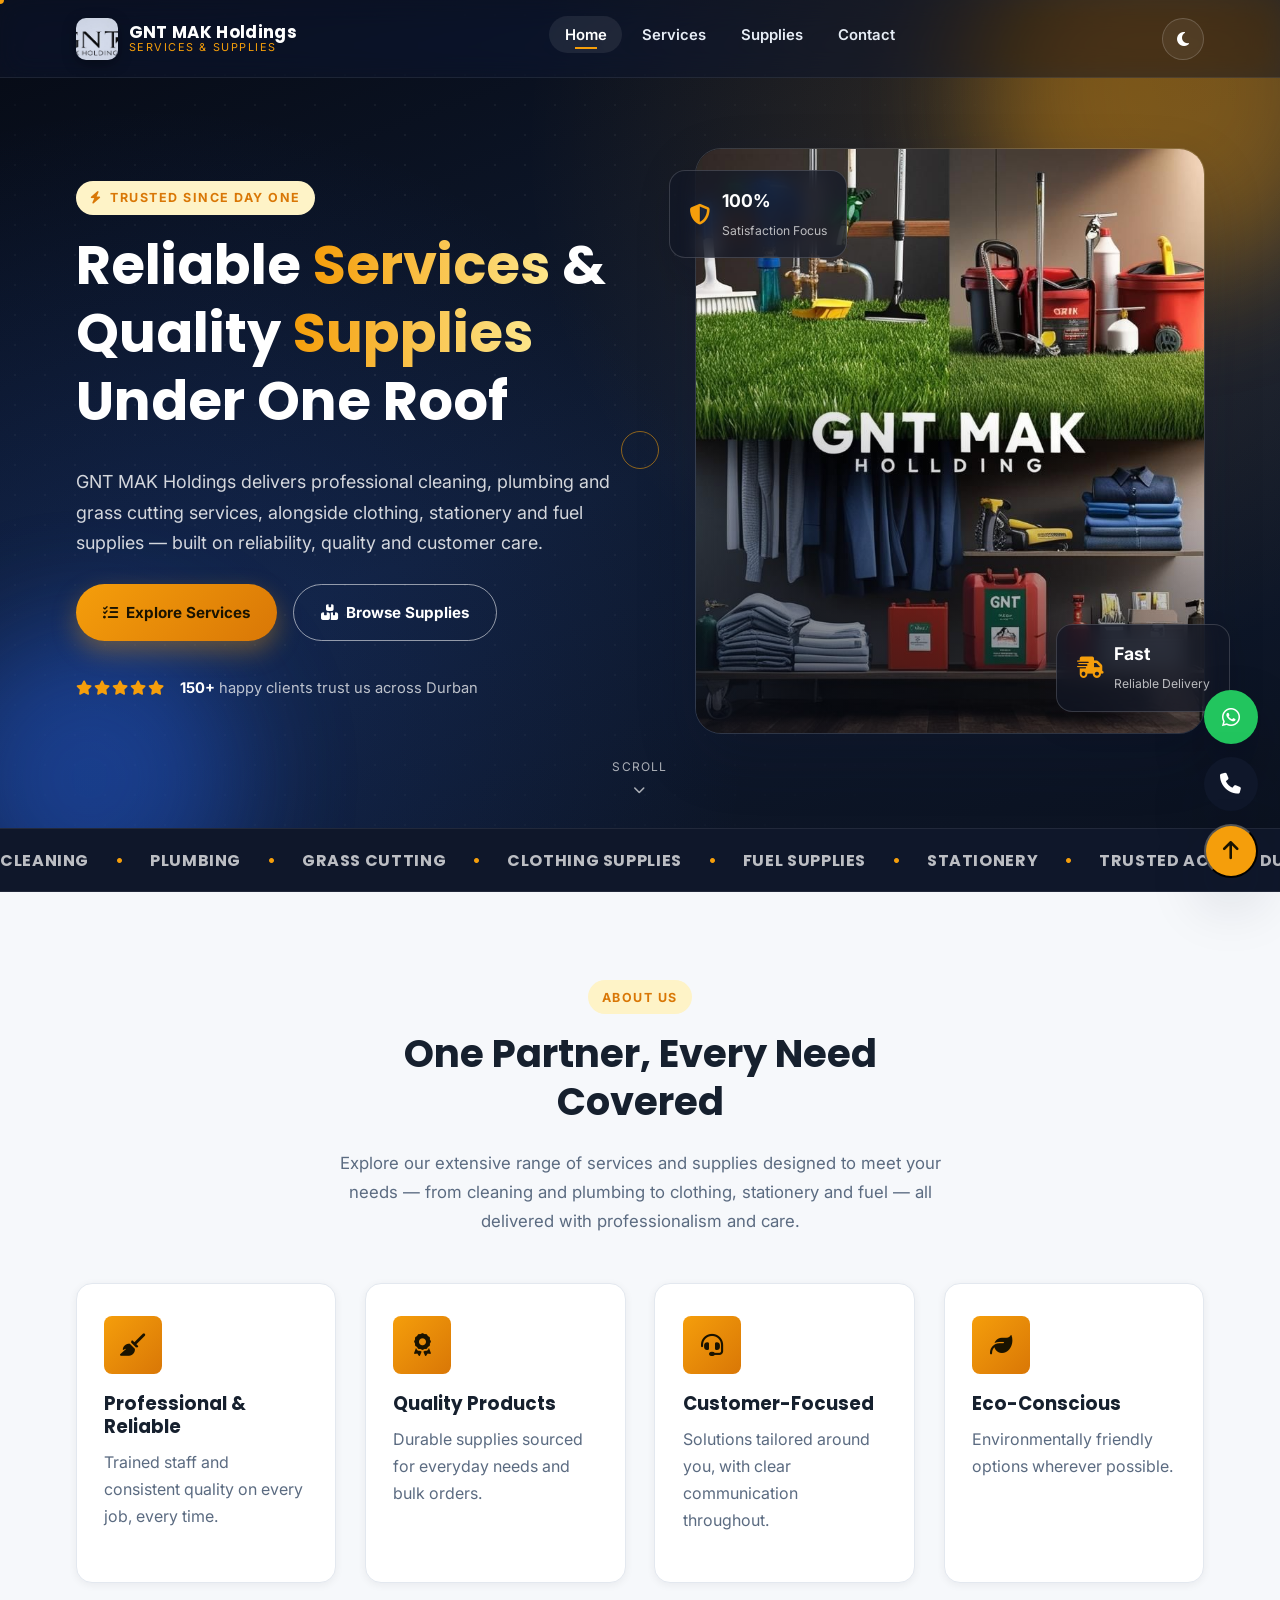
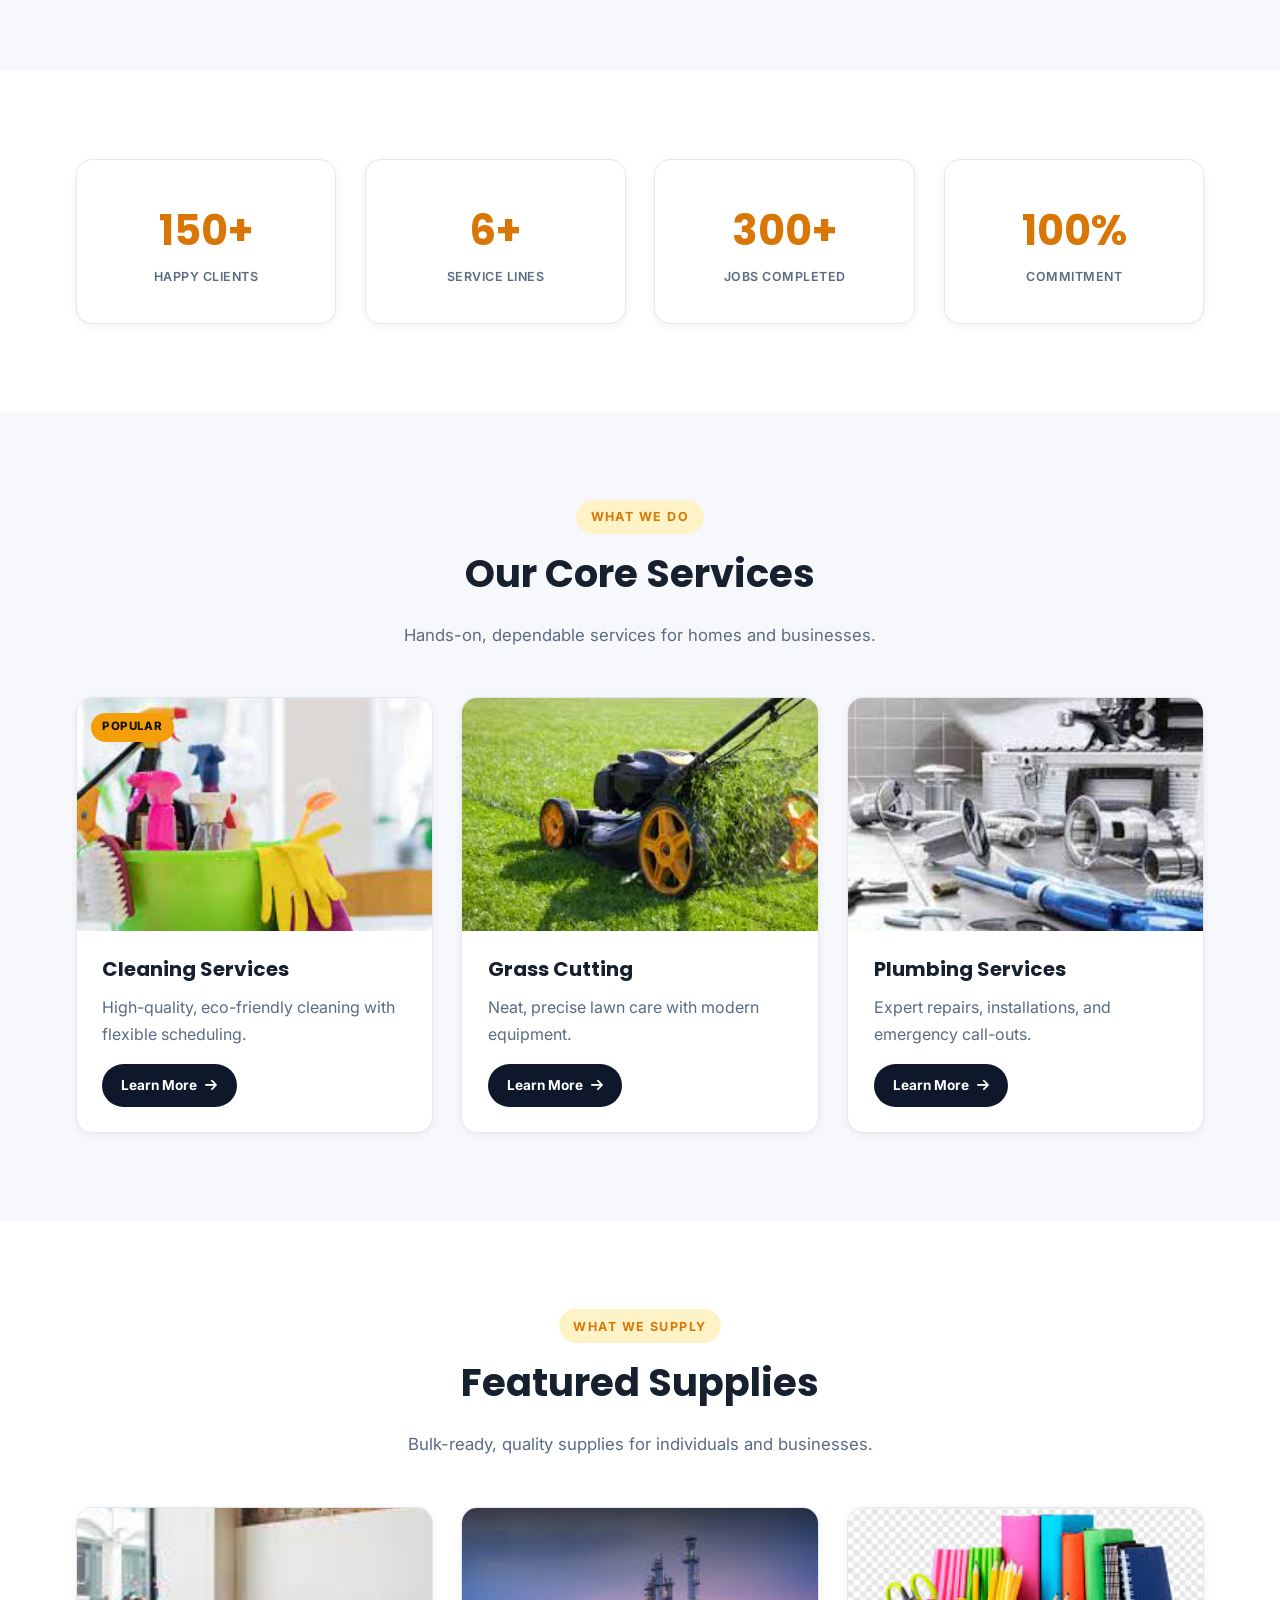
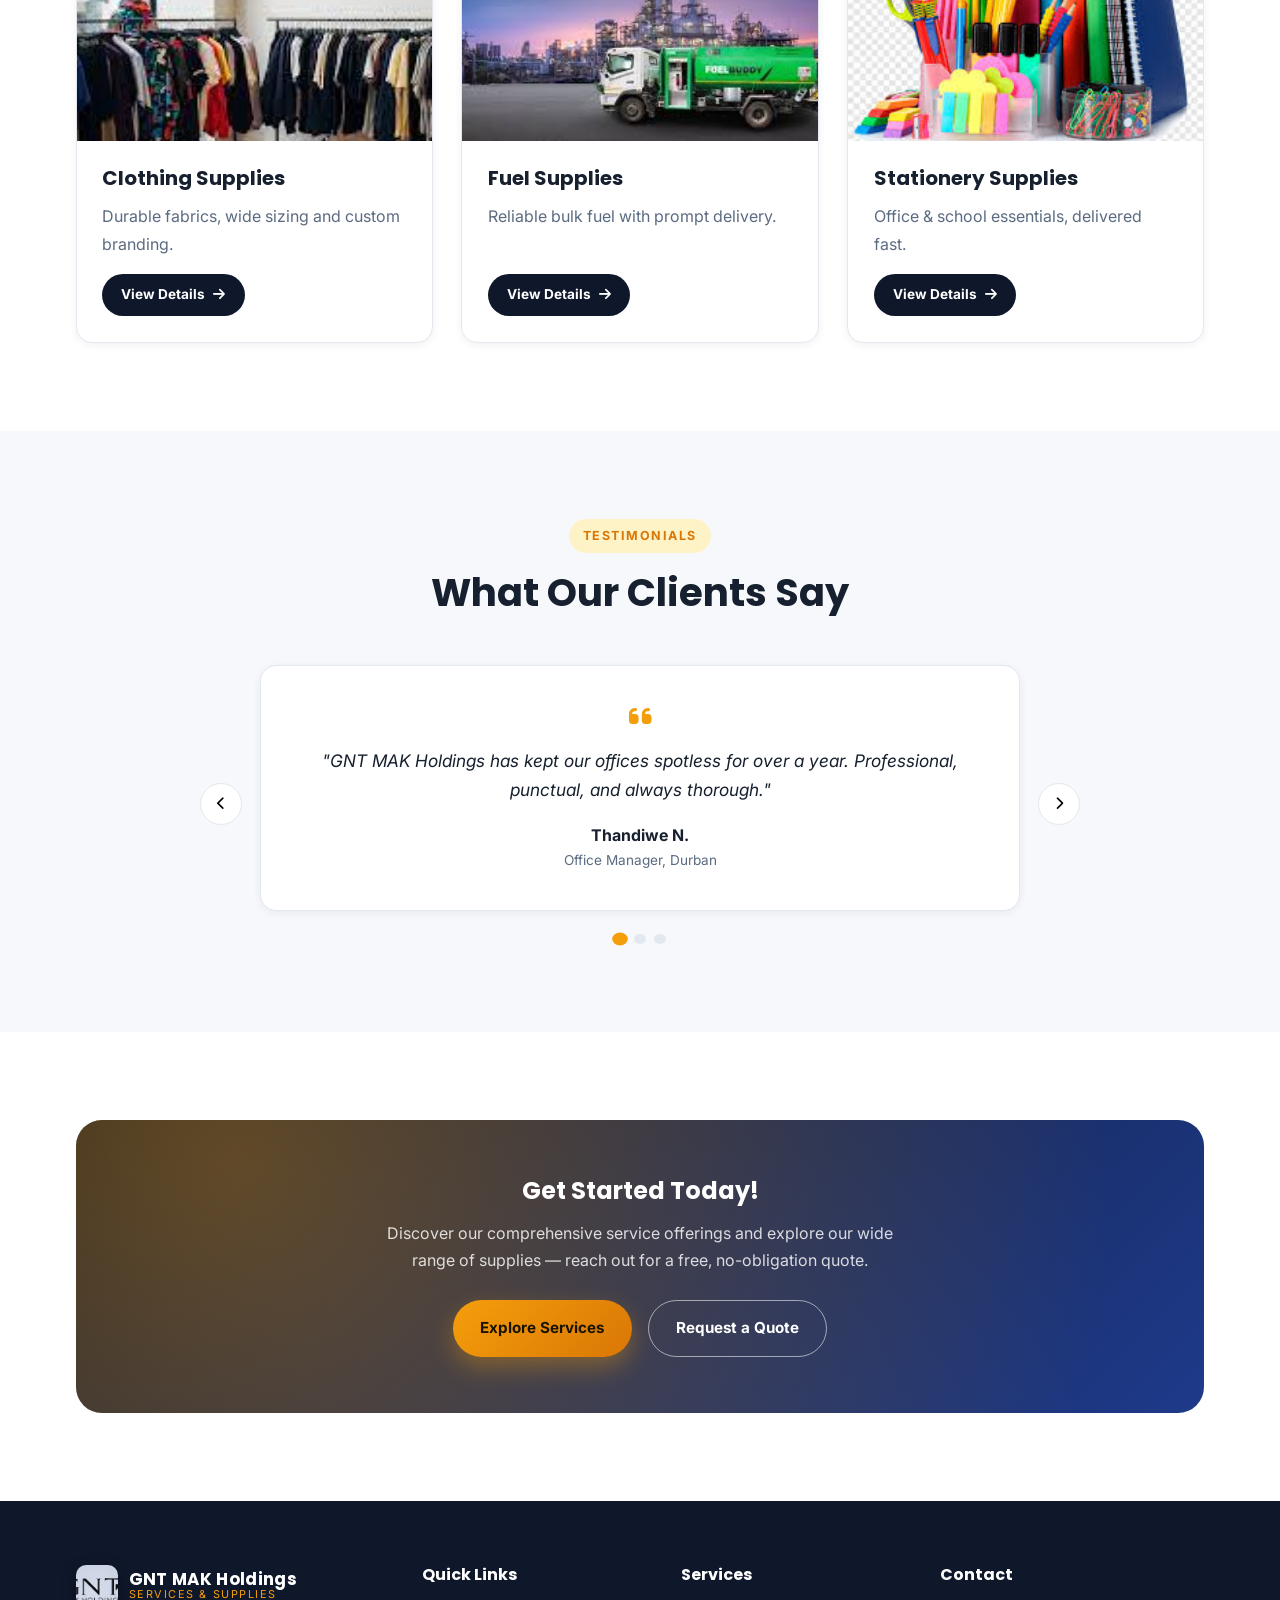
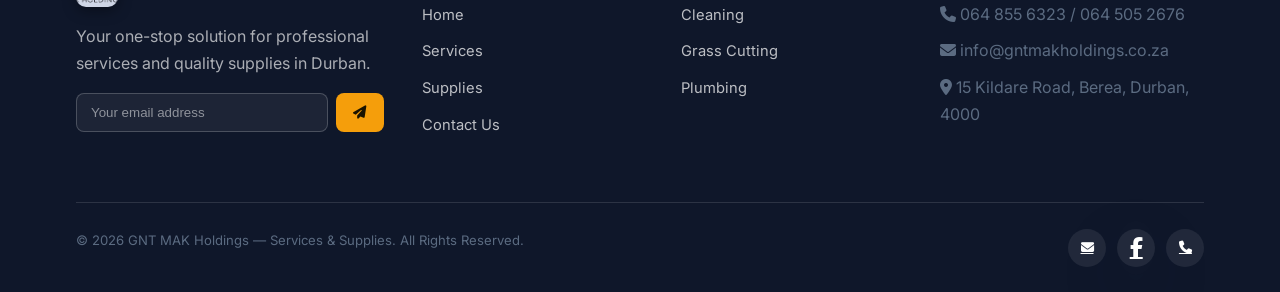
==== commit 6d33fd1f: "Redesign homepage hero and welcome page, add award-style motion system - Rebuild welcome.html splash" ====
--- a/services-and-supplies-website/index.html
+++ b/services-and-supplies-website/index.html
@@ -38,26 +38,57 @@
   </div>
 </header>
 
-<section class="hero" style="--hero-img:url('images/gntholding.jpg')">
+<section class="hero">
   <div class="hero-bg"></div>
-  <div class="blob blob-1"></div>
-  <div class="blob blob-2"></div>
-  <div class="container hero-content">
-    <div class="eyebrow"><i class="fas fa-bolt"></i> Trusted Since Day One</div>
-    <h1>Reliable <span class="highlight">Services</span> &amp; Quality <span class="highlight">Supplies</span> Under One Roof</h1>
-    <p>GNT MAK Holdings delivers professional cleaning, plumbing and grass cutting services, alongside clothing, stationery and fuel supplies — built on reliability, quality and customer care.</p>
-    <div class="hero-actions">
-      <a href="service.html" class="btn btn-primary"><i class="fas fa-list-check"></i> Explore Services</a>
-      <a href="supplies.html" class="btn btn-outline"><i class="fas fa-boxes-stacked"></i> Browse Supplies</a>
-    </div>
-    <div class="hero-badges">
-      <div class="hero-badge"><i class="fas fa-shield-halved"></i><div><strong>100%</strong><span>Satisfaction Focus</span></div></div>
-      <div class="hero-badge" style="animation-delay:1s"><i class="fas fa-user-check"></i><div><strong>Trained</strong><span>Professional Staff</span></div></div>
-      <div class="hero-badge" style="animation-delay:2s"><i class="fas fa-truck-fast"></i><div><strong>Fast</strong><span>Reliable Delivery</span></div></div>
+  <div class="hero-parallax">
+    <div class="blob blob-1"></div>
+    <div class="blob blob-2"></div>
+  </div>
+  <div class="container">
+    <div class="hero-grid">
+      <div class="hero-content">
+        <div class="eyebrow"><i class="fas fa-bolt"></i> Trusted Since Day One</div>
+        <h1>Reliable <span class="highlight">Services</span> &amp; Quality <span class="highlight">Supplies</span> Under One Roof</h1>
+        <p>GNT MAK Holdings delivers professional cleaning, plumbing and grass cutting services, alongside clothing, stationery and fuel supplies — built on reliability, quality and customer care.</p>
+        <div class="hero-actions">
+          <a href="service.html" class="btn btn-primary"><i class="fas fa-list-check"></i> Explore Services</a>
+          <a href="supplies.html" class="btn btn-outline"><i class="fas fa-boxes-stacked"></i> Browse Supplies</a>
+        </div>
+        <div class="hero-trust">
+          <span class="stars"><i class="fas fa-star"></i><i class="fas fa-star"></i><i class="fas fa-star"></i><i class="fas fa-star"></i><i class="fas fa-star"></i></span>
+          <span class="hero-trust-text"><strong>150+</strong> happy clients trust us across Durban</span>
+        </div>
+      </div>
+      <div class="hero-visual">
+        <div class="hero-visual-frame" data-cursor="View">
+          <img src="images/gntholding.jpg" alt="GNT MAK Holdings team delivering services">
+        </div>
+        <div class="hero-badge hero-float top-left"><i class="fas fa-shield-halved"></i><div><strong>100%</strong><span>Satisfaction Focus</span></div></div>
+        <div class="hero-badge hero-float bottom-right" style="animation-delay:1.5s"><i class="fas fa-truck-fast"></i><div><strong>Fast</strong><span>Reliable Delivery</span></div></div>
+      </div>
     </div>
   </div>
   <div class="scroll-cue"><span>Scroll</span><i class="fas fa-chevron-down"></i></div>
 </section>
+
+<div class="marquee">
+  <div class="marquee-track">
+    <span>Cleaning</span><span class="dot">&bull;</span>
+    <span>Plumbing</span><span class="dot">&bull;</span>
+    <span>Grass Cutting</span><span class="dot">&bull;</span>
+    <span>Clothing Supplies</span><span class="dot">&bull;</span>
+    <span>Fuel Supplies</span><span class="dot">&bull;</span>
+    <span>Stationery</span><span class="dot">&bull;</span>
+    <span>Trusted Across Durban</span><span class="dot">&bull;</span>
+    <span>Cleaning</span><span class="dot">&bull;</span>
+    <span>Plumbing</span><span class="dot">&bull;</span>
+    <span>Grass Cutting</span><span class="dot">&bull;</span>
+    <span>Clothing Supplies</span><span class="dot">&bull;</span>
+    <span>Fuel Supplies</span><span class="dot">&bull;</span>
+    <span>Stationery</span><span class="dot">&bull;</span>
+    <span>Trusted Across Durban</span><span class="dot">&bull;</span>
+  </div>
+</div>
 
 <section class="section">
   <div class="container">
--- a/services-and-supplies-website/css/style.css
+++ b/services-and-supplies-website/css/style.css
@@ -125,7 +125,92 @@
   border-top-color: var(--accent);
   animation: spin .85s linear infinite;
 }
+.preloader-logo {
+  position: absolute; top: 50%; left: 50%;
+  width: 42px; height: 42px;
+  border-radius: 11px;
+  object-fit: cover;
+  transform: translate(-50%, -50%);
+  animation: pulseLogo 1.3s ease-in-out infinite;
+}
 @keyframes spin { to { transform: rotate(360deg); } }
+@keyframes pulseLogo { 0%, 100% { transform: translate(-50%, -50%) scale(1); opacity: .85; } 50% { transform: translate(-50%, -50%) scale(1.14); opacity: 1; } }
+
+/* ---------- Page transition overlay ---------- */
+.page-transition-overlay {
+  position: fixed; inset: 0;
+  background: var(--primary);
+  z-index: 6000;
+  transform: scaleY(0);
+  transform-origin: bottom;
+  pointer-events: none;
+  transition: transform .5s cubic-bezier(.76,0,.24,1);
+}
+.page-transition-overlay.active { transform: scaleY(1); transform-origin: top; }
+
+/* ---------- Custom cursor (fine-pointer devices only) ---------- */
+.cursor-dot, .cursor-ring {
+  position: fixed; top: 0; left: 0;
+  border-radius: 50%;
+  pointer-events: none;
+  z-index: 9999;
+  transform: translate(-50%, -50%);
+}
+.cursor-dot { width: 8px; height: 8px; background: var(--accent); }
+.cursor-ring {
+  width: 38px; height: 38px;
+  border: 1.5px solid rgba(245,158,11,.55);
+  display: flex; align-items: center; justify-content: center;
+  transition: width .25s var(--ease), height .25s var(--ease), background .25s var(--ease), border-color .25s var(--ease);
+}
+.cursor-ring.is-hover { width: 58px; height: 58px; background: rgba(245,158,11,.12); }
+.cursor-ring.is-label { width: 86px; height: 86px; background: var(--accent); border-color: var(--accent); }
+.cursor-ring .cursor-label {
+  opacity: 0; font-size: .68rem; font-weight: 800; letter-spacing: .05em; text-transform: uppercase;
+  color: #1a1300; transition: opacity .2s var(--ease);
+}
+.cursor-ring.is-label .cursor-label { opacity: 1; }
+html.has-custom-cursor, html.has-custom-cursor a, html.has-custom-cursor button, html.has-custom-cursor .btn { cursor: none; }
+@media (max-width: 960px), (hover: none), (pointer: coarse) {
+  .cursor-dot, .cursor-ring { display: none !important; }
+}
+
+/* ---------- Marquee ticker ---------- */
+.marquee {
+  background: var(--primary);
+  border-top: 1px solid rgba(255,255,255,.08);
+  border-bottom: 1px solid rgba(255,255,255,.08);
+  overflow: hidden;
+  padding: 1.1rem 0;
+}
+.marquee-track {
+  display: inline-flex;
+  width: max-content;
+  gap: 1.6rem;
+  animation: marqueeScroll 28s linear infinite;
+}
+.marquee:hover .marquee-track { animation-play-state: paused; }
+.marquee-track span {
+  font-family: var(--font-head);
+  font-weight: 700;
+  font-size: 1rem;
+  letter-spacing: .04em;
+  text-transform: uppercase;
+  color: rgba(255,255,255,.72);
+  white-space: nowrap;
+}
+.marquee-track .dot { color: var(--accent); }
+@keyframes marqueeScroll { from { transform: translateX(0); } to { transform: translateX(-50%); } }
+
+/* ---------- Reduced motion ---------- */
+@media (prefers-reduced-motion: reduce) {
+  *, *::before, *::after {
+    animation-duration: .001ms !important;
+    animation-iteration-count: 1 !important;
+    transition-duration: .001ms !important;
+    scroll-behavior: auto !important;
+  }
+}
 
 /* ---------- Navbar ---------- */
 .navbar {
@@ -261,24 +346,32 @@
   display: flex;
   align-items: center;
   color: #fff;
-  padding-top: var(--nav-h);
+  padding: calc(var(--nav-h) + 2.5rem) 0 4rem;
   overflow: hidden;
   background: var(--primary);
 }
+@media (max-width: 960px) { .hero { min-height: auto; } }
 .hero-bg {
   position: absolute; inset: 0;
-  background-image: linear-gradient(160deg, rgba(6,10,20,.92), rgba(15,23,42,.82)), var(--hero-img, none);
-  background-size: cover;
-  background-position: center;
-  animation: heroZoom 18s ease-in-out infinite alternate;
-}
-@keyframes heroZoom { from { transform: scale(1); } to { transform: scale(1.08); } }
-
+  background:
+    radial-gradient(circle at 82% 18%, rgba(245,158,11,.16), transparent 42%),
+    radial-gradient(circle at 12% 85%, rgba(37,99,235,.18), transparent 45%),
+    linear-gradient(160deg, #060a14, #101c33 55%, #0b1220);
+}
+.hero-bg::after {
+  content: "";
+  position: absolute; inset: 0;
+  background-image: radial-gradient(rgba(255,255,255,.07) 1px, transparent 1px);
+  background-size: 30px 30px;
+  mask-image: radial-gradient(circle at 30% 40%, #000 0%, transparent 72%);
+}
+
+.hero-parallax { position: absolute; inset: 0; z-index: 0; transition: transform .2s linear; will-change: transform; }
 .blob {
   position: absolute;
   border-radius: 50%;
   filter: blur(60px);
-  opacity: .45;
+  opacity: .4;
   animation: float 9s ease-in-out infinite;
   z-index: 0;
 }
@@ -289,28 +382,99 @@
   50% { transform: translateY(-30px) translateX(20px); }
 }
 
-.hero-content { position: relative; z-index: 2; max-width: 720px; }
-.hero-content h1 { font-size: clamp(2.2rem, 5vw, 3.6rem); }
+.hero-grid { display: grid; grid-template-columns: 1.05fr .95fr; gap: 3.5rem; align-items: center; }
+@media (max-width: 960px) { .hero-grid { grid-template-columns: 1fr; gap: 3rem; text-align: center; } }
+
+.hero-content { position: relative; z-index: 2; max-width: 640px; }
+@media (max-width: 960px) { .hero-content { max-width: 100%; margin-inline: auto; } }
+.hero-content h1 { font-size: clamp(2.2rem, 4.4vw, 3.4rem); color: #fff; }
+.hero-content .eyebrow { opacity: 0; animation: heroFadeUp .8s var(--ease) .1s forwards; }
 .hero-content .highlight {
-  background: linear-gradient(90deg, var(--accent), #fde68a);
+  background: linear-gradient(90deg, var(--accent), #fde68a, var(--accent));
+  background-size: 200% auto;
   -webkit-background-clip: text; background-clip: text; color: transparent;
-}
-.hero-content p { color: rgba(255,255,255,.82); font-size: 1.12rem; max-width: 560px; }
-.hero-actions { display: flex; gap: 1rem; flex-wrap: wrap; margin-top: 1.6rem; }
-
-.hero-badges { display: flex; gap: 1.2rem; margin-top: 3rem; flex-wrap: wrap; }
+  animation: shimmer 4s linear infinite;
+}
+@keyframes shimmer { to { background-position: -200% center; } }
+.hero-content p { color: rgba(255,255,255,.82); font-size: 1.12rem; max-width: 560px; opacity: 0; animation: heroFadeUp .8s var(--ease) .55s forwards; }
+@media (max-width: 960px) { .hero-content p { margin-inline: auto; } }
+.hero-actions { display: flex; gap: 1rem; flex-wrap: wrap; margin-top: 1.6rem; opacity: 0; animation: heroFadeUp .8s var(--ease) .7s forwards; }
+@media (max-width: 960px) { .hero-actions { justify-content: center; } }
+
+.hero-trust {
+  display: flex; align-items: center; gap: .9rem;
+  margin-top: 2.2rem;
+  flex-wrap: wrap;
+  opacity: 0; animation: heroFadeUp .8s var(--ease) .85s forwards;
+}
+@media (max-width: 960px) { .hero-trust { justify-content: center; } }
+.hero-trust .stars { color: var(--accent); letter-spacing: 2px; font-size: .9rem; }
+.hero-trust .hero-trust-text { color: rgba(255,255,255,.72); font-size: .92rem; }
+.hero-trust .hero-trust-text strong { color: #fff; }
+@keyframes heroFadeUp { from { opacity: 0; transform: translateY(22px); } to { opacity: 1; transform: none; } }
+
+/* ---------- Word-reveal heading animation ---------- */
+.word-mask { display: inline-block; overflow: hidden; vertical-align: top; }
+.word-inner { display: inline-block; opacity: 0; transform: translateY(115%) rotate(3deg); animation: wordIn .85s cubic-bezier(.16,1,.3,1) forwards; }
+@keyframes wordIn { to { opacity: 1; transform: none; } }
+/* .highlight also defines its own shimmer animation; combine both here so neither clobbers the other */
+.highlight.word-inner { animation: wordIn .85s cubic-bezier(.16,1,.3,1) forwards, shimmer 4s linear infinite; }
+
+/* ---------- Hero visual (image card + floating badges) ---------- */
+.hero-visual { position: relative; z-index: 2; opacity: 0; animation: heroFadeUp 1s var(--ease) .3s forwards; }
+.hero-visual-frame {
+  position: relative;
+  border-radius: var(--radius-lg);
+  overflow: hidden;
+  border: 1px solid rgba(255,255,255,.14);
+  box-shadow: var(--shadow-lg);
+  aspect-ratio: 4/4.6;
+  perspective: 900px;
+  transform-style: preserve-3d;
+  transition: transform .4s var(--ease);
+  will-change: transform;
+}
+.hero-visual-frame img { width: 100%; height: 100%; object-fit: cover; display: block; }
+.hero-visual-frame::before {
+  content: "";
+  position: absolute; inset: 0;
+  background: radial-gradient(circle at var(--mx, 50%) var(--my, 50%), rgba(255,255,255,.28), transparent 45%);
+  opacity: 0;
+  transition: opacity .3s var(--ease);
+  pointer-events: none;
+}
+.hero-visual-frame:hover::before { opacity: 1; }
+.hero-visual-frame::after {
+  content: "";
+  position: absolute; inset: 0;
+  background: linear-gradient(200deg, transparent 45%, rgba(6,10,20,.75));
+}
+@media (max-width: 960px) { .hero-visual-frame { aspect-ratio: 16/11; max-width: 480px; margin-inline: auto; } }
+
 .hero-badge {
-  background: rgba(255,255,255,.08);
+  background: rgba(17,23,38,.72);
   border: 1px solid rgba(255,255,255,.16);
-  backdrop-filter: blur(8px);
+  backdrop-filter: blur(10px);
+  -webkit-backdrop-filter: blur(10px);
   border-radius: var(--radius);
   padding: .9rem 1.2rem;
   display: flex; align-items: center; gap: .7rem;
+  box-shadow: var(--shadow);
+}
+.hero-badge i { color: var(--accent); font-size: 1.3rem; }
+.hero-badge strong { display: block; font-size: 1.1rem; color: #fff; }
+.hero-badge span { font-size: .76rem; color: rgba(255,255,255,.7); }
+.hero-float {
+  position: absolute;
+  z-index: 3;
   animation: float 6s ease-in-out infinite;
 }
-.hero-badge i { color: var(--accent); font-size: 1.3rem; }
-.hero-badge strong { display: block; font-size: 1.15rem; }
-.hero-badge span { font-size: .78rem; color: rgba(255,255,255,.7); }
+.hero-float.top-left { top: 1.4rem; left: -1.6rem; }
+.hero-float.bottom-right { bottom: 1.4rem; right: -1.6rem; }
+@media (max-width: 640px) {
+  .hero-float.top-left { left: .8rem; }
+  .hero-float.bottom-right { right: .8rem; }
+}
 
 .scroll-cue {
   position: absolute; bottom: 2rem; left: 50%; transform: translateX(-50%);
@@ -330,7 +494,7 @@
   background-size: cover; background-position: center;
   overflow: hidden;
 }
-.page-hero h1 { font-size: clamp(2rem, 4vw, 3rem); margin-bottom: .5rem; }
+.page-hero h1 { font-size: clamp(2rem, 4vw, 3rem); margin-bottom: .5rem; color: #fff; }
 .page-hero p { color: rgba(255,255,255,.78); max-width: 560px; font-size: 1.05rem; }
 .breadcrumb { display: flex; gap: .5rem; align-items: center; color: rgba(255,255,255,.6); font-size: .85rem; margin-bottom: 1rem; }
 .breadcrumb a { color: rgba(255,255,255,.85); text-decoration: none; }
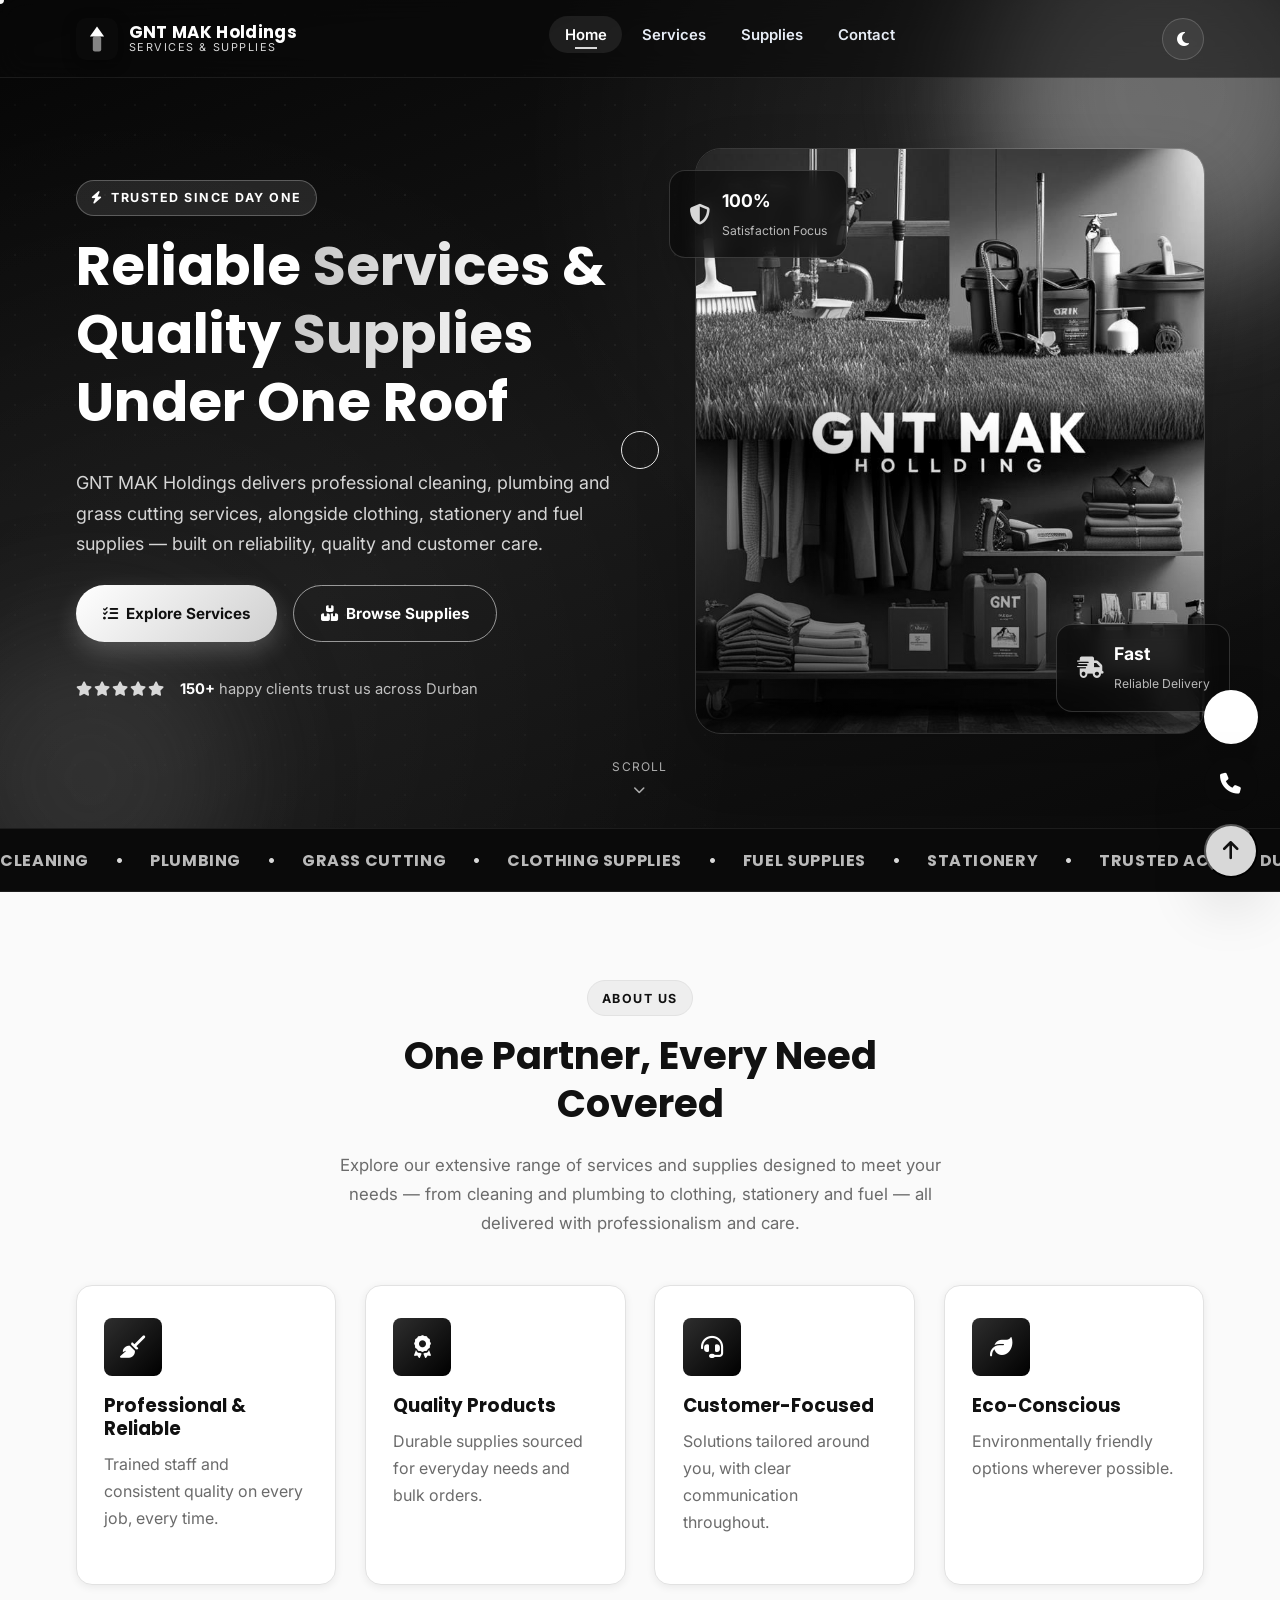
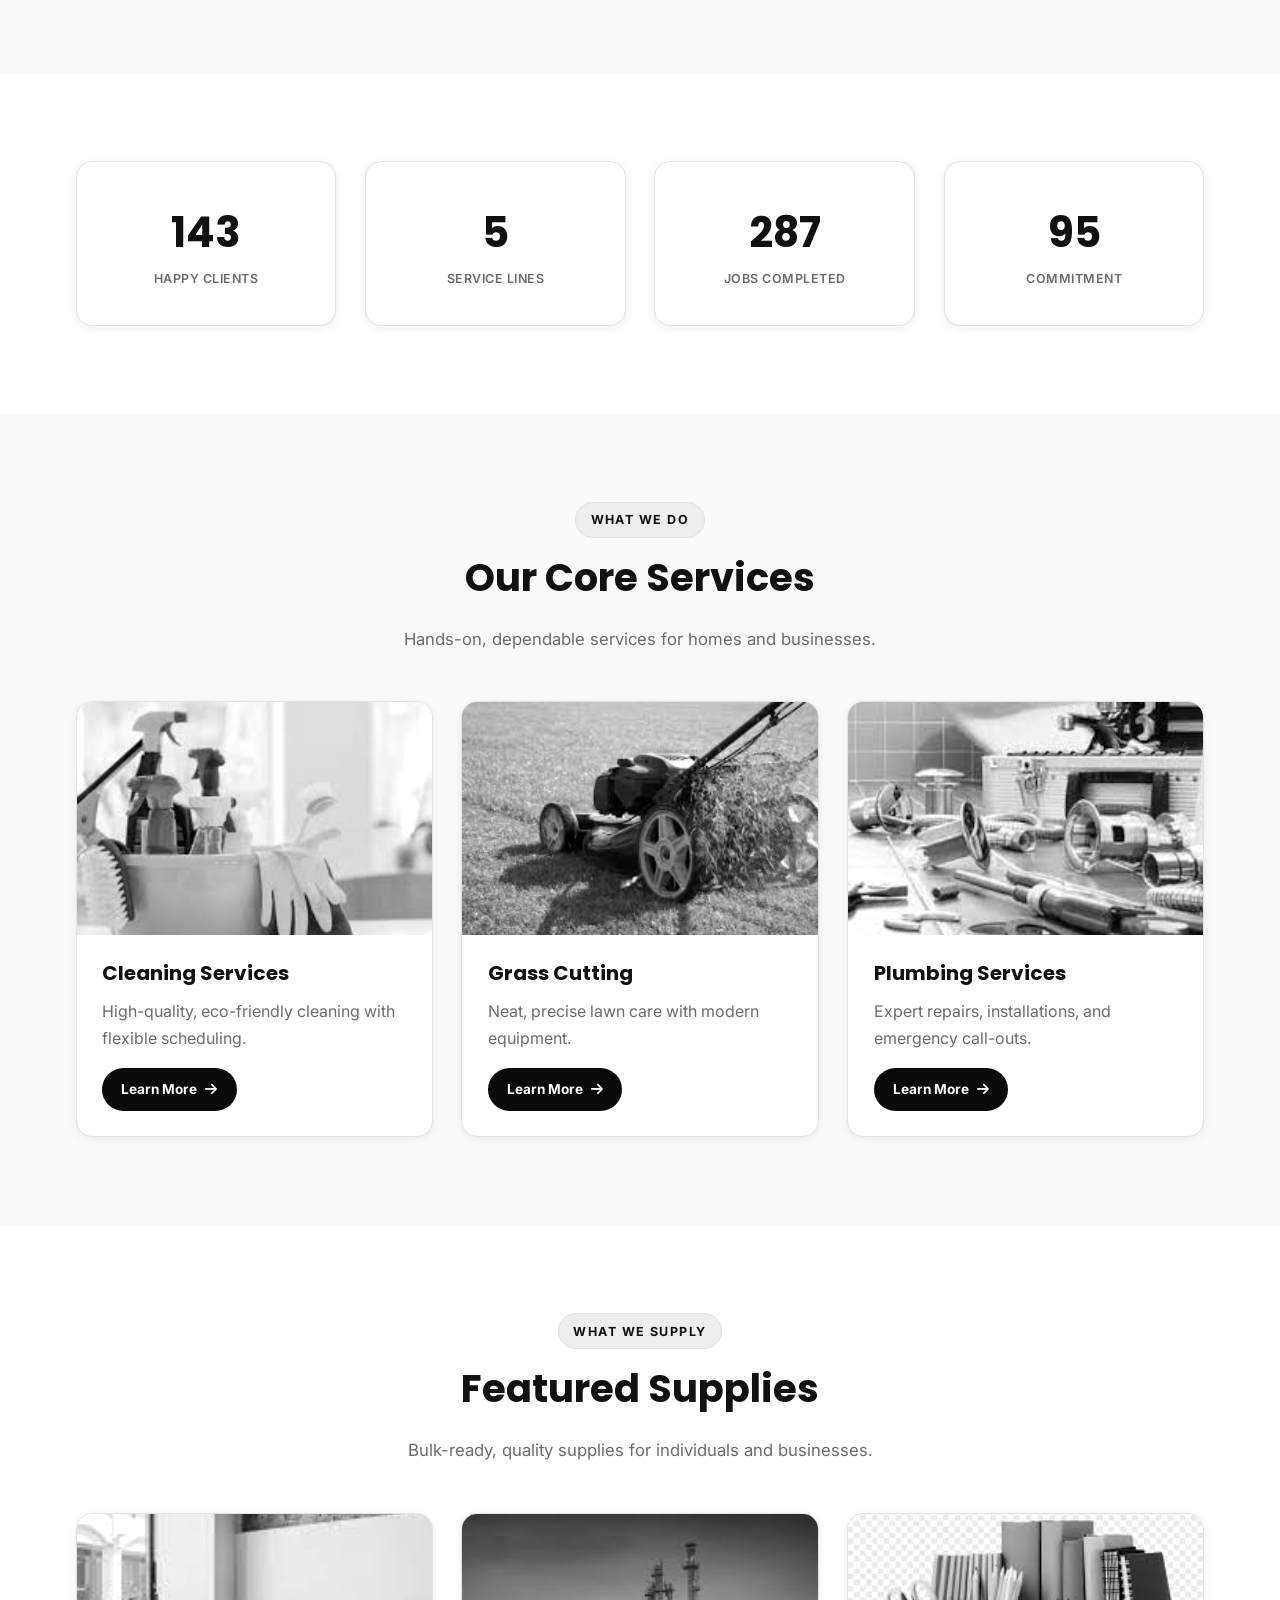
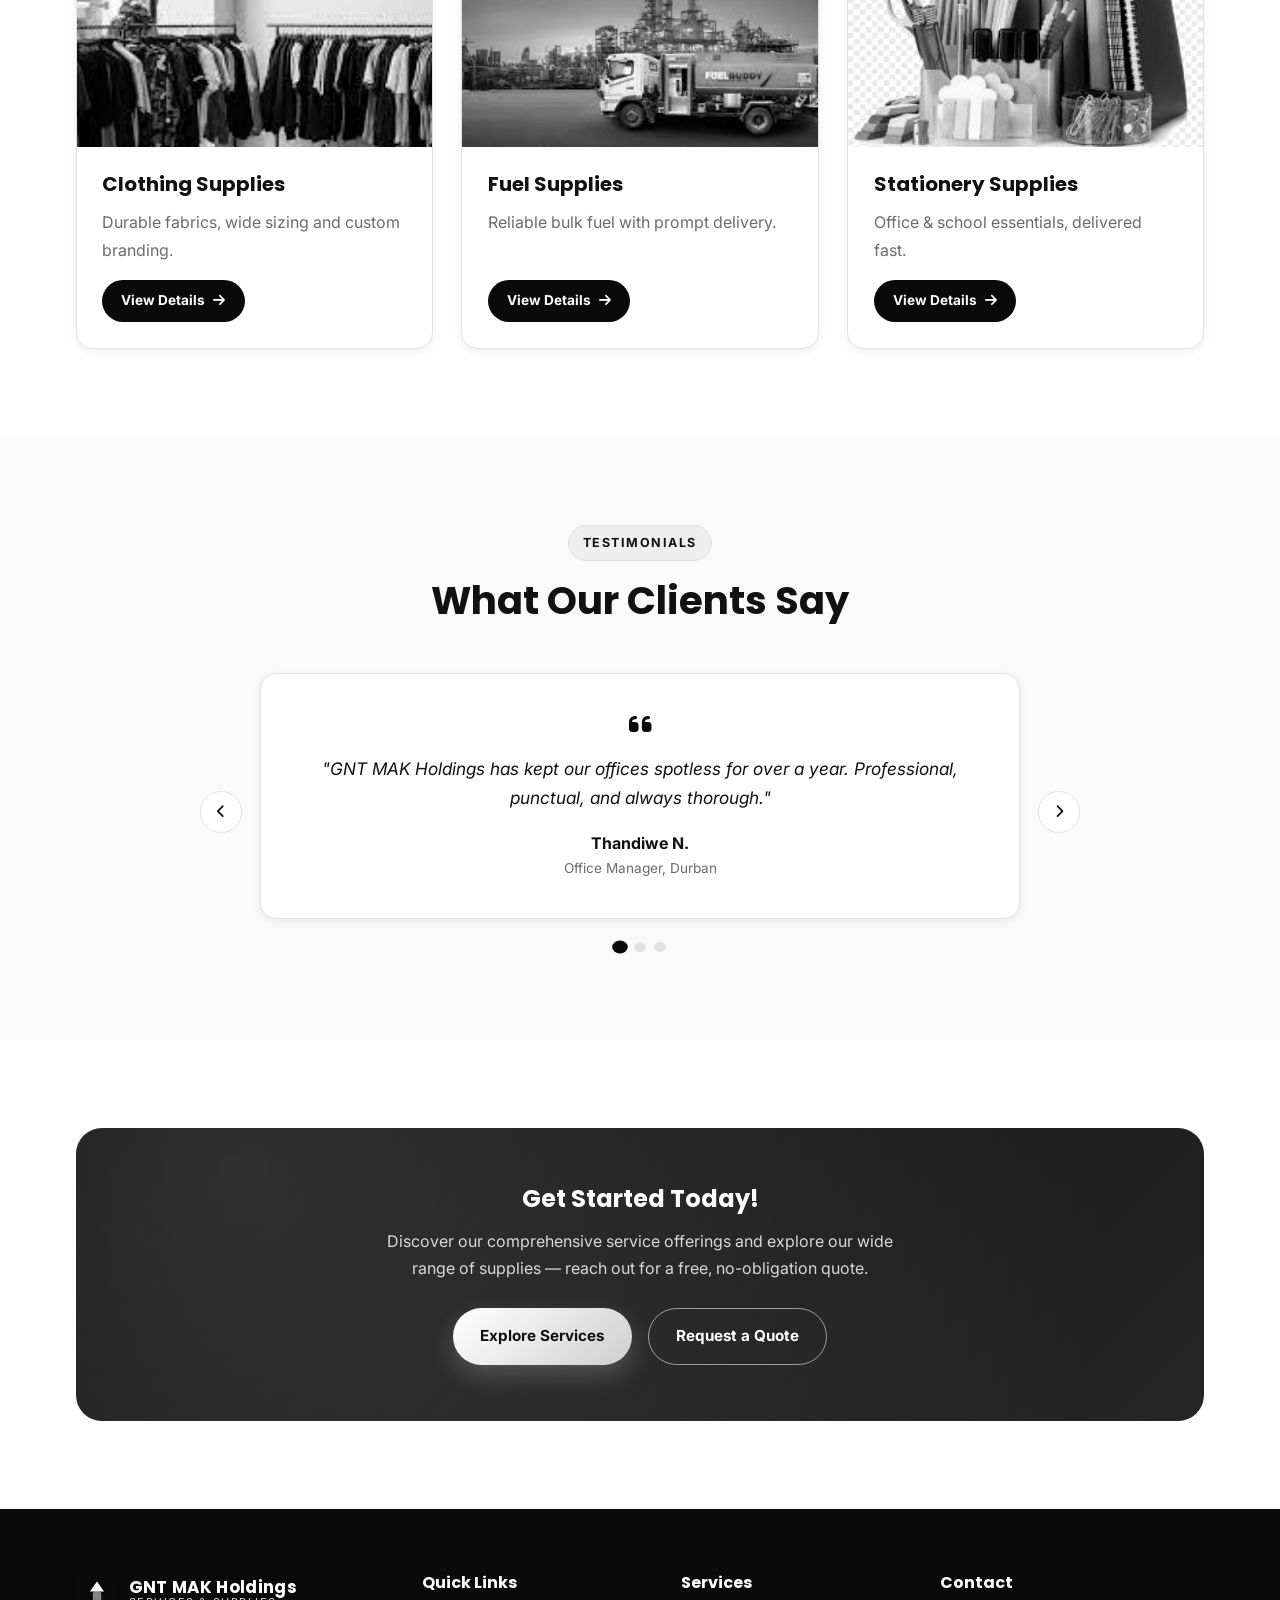
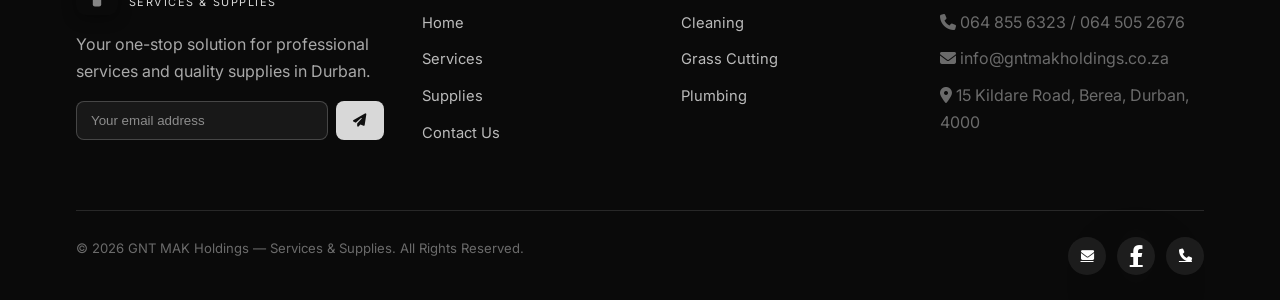
==== commit 53f4532a: "Replace raster logo with a crisp SVG mark The wordmark JPEG was designed as a wide horizontal lockup" ====
--- a/services-and-supplies-website/index.html
+++ b/services-and-supplies-website/index.html
@@ -20,7 +20,11 @@
 <header class="navbar">
   <div class="container">
     <a href="index.html" class="brand">
-      <img src="images/company-logo.jpg" alt="GNT MAK Holdings logo">
+      <svg class="brand-mark" viewBox="0 0 100 100" role="img" aria-label="GNT MAK Holdings logo">
+        <rect width="100" height="100" rx="24" class="mark-bg"></rect>
+        <path d="M50 20 L67 44 L33 44 Z" class="mark-peak"></path>
+        <rect x="40" y="44" width="20" height="36" rx="5" class="mark-bar"></rect>
+      </svg>
       <span class="brand-text"><strong>GNT MAK Holdings</strong><span>Services &amp; Supplies</span></span>
     </a>
     <nav>
@@ -269,7 +273,11 @@
     <div class="footer-grid">
       <div class="footer-brand">
         <a href="index.html" class="brand" style="margin-bottom:1rem;">
-          <img src="images/company-logo.jpg" alt="GNT MAK Holdings logo">
+          <svg class="brand-mark" viewBox="0 0 100 100" role="img" aria-label="GNT MAK Holdings logo">
+        <rect width="100" height="100" rx="24" class="mark-bg"></rect>
+        <path d="M50 20 L67 44 L33 44 Z" class="mark-peak"></path>
+        <rect x="40" y="44" width="20" height="36" rx="5" class="mark-bar"></rect>
+      </svg>
           <span class="brand-text"><strong>GNT MAK Holdings</strong><span>Services &amp; Supplies</span></span>
         </a>
         <p>Your one-stop solution for professional services and quality supplies in Durban.</p>
--- a/services-and-supplies-website/css/style.css
+++ b/services-and-supplies-website/css/style.css
@@ -4,25 +4,25 @@
    ========================================================================== */
 
 :root {
-  --bg: #f6f8fb;
+  --bg: #fafafa;
   --bg-alt: #ffffff;
-  --bg-soft: #eef2f7;
-  --text: #16202e;
-  --text-muted: #5b6b81;
-  --border: #e3e8ef;
-  --primary: #0f172a;
-  --primary-light: #1e293b;
-  --accent: #f59e0b;
-  --accent-dark: #d97706;
-  --accent-soft: #fef3c7;
+  --bg-soft: #f0f0f0;
+  --text: #111111;
+  --text-muted: #6b6b6b;
+  --border: #e2e2e2;
+  --primary: #0a0a0a;
+  --primary-light: #1c1c1c;
+  --accent: #d8d8d8;
+  --accent-dark: #101010;
+  --accent-soft: #eeeeee;
   --success: #16a34a;
   --danger: #dc2626;
   --radius-sm: 8px;
   --radius: 16px;
   --radius-lg: 26px;
-  --shadow-sm: 0 2px 8px rgba(15, 23, 42, 0.06);
-  --shadow: 0 12px 32px rgba(15, 23, 42, 0.10);
-  --shadow-lg: 0 24px 60px rgba(15, 23, 42, 0.18);
+  --shadow-sm: 0 2px 8px rgba(0, 0, 0, 0.07);
+  --shadow: 0 12px 32px rgba(0, 0, 0, 0.10);
+  --shadow-lg: 0 24px 60px rgba(0, 0, 0, 0.18);
   --nav-h: 78px;
   --ease: cubic-bezier(.4, 0, .2, 1);
   --font-head: 'Poppins', 'Inter', sans-serif;
@@ -31,22 +31,25 @@
 }
 
 [data-theme="dark"] {
-  --bg: #0a0f1a;
-  --bg-alt: #111a2b;
-  --bg-soft: #16233a;
-  --text: #e7edf6;
-  --text-muted: #92a3ba;
-  --border: #22314b;
-  --primary: #0b1220;
-  --primary-light: #16233a;
-  --accent: #fbbf24;
-  --accent-dark: #f59e0b;
-  --accent-soft: #2a2410;
-  --shadow-sm: 0 2px 10px rgba(0, 0, 0, 0.35);
-  --shadow: 0 12px 36px rgba(0, 0, 0, 0.45);
-  --shadow-lg: 0 28px 70px rgba(0, 0, 0, 0.55);
+  --bg: #0a0a0a;
+  --bg-alt: #141414;
+  --bg-soft: #1c1c1c;
+  --text: #f2f2f2;
+  --text-muted: #9a9a9a;
+  --border: #2a2a2a;
+  --primary: #000000;
+  --primary-light: #1a1a1a;
+  --accent: #e8e8e8;
+  --accent-dark: #f2f2f2;
+  --accent-soft: #242424;
+  --shadow-sm: 0 2px 10px rgba(0, 0, 0, 0.4);
+  --shadow: 0 12px 36px rgba(0, 0, 0, 0.5);
+  --shadow-lg: 0 28px 70px rgba(0, 0, 0, 0.6);
   color-scheme: dark;
 }
+
+/* Photography stays grayscale by default for a cohesive monochrome brand; interactive cards reveal color on hover */
+img { filter: grayscale(1) contrast(1.04); transition: filter .5s var(--ease); }
 
 * { box-sizing: border-box; }
 html { scroll-behavior: smooth; }
@@ -67,7 +70,7 @@
 img { max-width: 100%; display: block; }
 ul { padding-left: 1.2rem; }
 li { margin-bottom: .5rem; color: var(--text-muted); }
-::selection { background: var(--accent); color: #1a1300; }
+::selection { background: var(--accent); color: #101010; }
 
 .container {
   max-width: 1180px;
@@ -83,8 +86,9 @@
   font-weight: 700;
   letter-spacing: .12em;
   text-transform: uppercase;
-  color: var(--accent-dark);
+  color: var(--text);
   background: var(--accent-soft);
+  border: 1px solid var(--border);
   padding: .4rem .9rem;
   border-radius: 999px;
   margin-bottom: 1rem;
@@ -102,7 +106,8 @@
   top: 0; left: 0;
   height: 3px;
   width: 0%;
-  background: linear-gradient(90deg, var(--accent), var(--accent-dark));
+  background: linear-gradient(90deg, #9a9a9a, #ffffff);
+  box-shadow: 0 0 6px rgba(0,0,0,.3);
   z-index: 3000;
   transition: width .1s linear;
 }
@@ -121,18 +126,20 @@
 .preloader .spinner {
   width: 54px; height: 54px;
   border-radius: 50%;
-  border: 4px solid rgba(245, 158, 11, .25);
+  border: 4px solid rgba(255, 255, 255, .2);
   border-top-color: var(--accent);
   animation: spin .85s linear infinite;
 }
 .preloader-logo {
   position: absolute; top: 50%; left: 50%;
   width: 42px; height: 42px;
-  border-radius: 11px;
-  object-fit: cover;
+  border-radius: 22%;
   transform: translate(-50%, -50%);
   animation: pulseLogo 1.3s ease-in-out infinite;
 }
+.preloader-logo .mark-bg { fill: #0a0a0a; }
+.preloader-logo .mark-peak { fill: #ffffff; }
+.preloader-logo .mark-bar { fill: #ffffff; fill-opacity: .5; }
 @keyframes spin { to { transform: rotate(360deg); } }
 @keyframes pulseLogo { 0%, 100% { transform: translate(-50%, -50%) scale(1); opacity: .85; } 50% { transform: translate(-50%, -50%) scale(1.14); opacity: 1; } }
 
@@ -156,18 +163,19 @@
   z-index: 9999;
   transform: translate(-50%, -50%);
 }
-.cursor-dot { width: 8px; height: 8px; background: var(--accent); }
+.cursor-dot { width: 8px; height: 8px; background: #fff; mix-blend-mode: difference; }
 .cursor-ring {
   width: 38px; height: 38px;
-  border: 1.5px solid rgba(245,158,11,.55);
+  border: 1.5px solid #fff;
+  mix-blend-mode: difference;
   display: flex; align-items: center; justify-content: center;
   transition: width .25s var(--ease), height .25s var(--ease), background .25s var(--ease), border-color .25s var(--ease);
 }
-.cursor-ring.is-hover { width: 58px; height: 58px; background: rgba(245,158,11,.12); }
-.cursor-ring.is-label { width: 86px; height: 86px; background: var(--accent); border-color: var(--accent); }
+.cursor-ring.is-hover { width: 58px; height: 58px; background: rgba(255,255,255,.35); }
+.cursor-ring.is-label { width: 86px; height: 86px; background: #fff; border-color: #fff; mix-blend-mode: normal; box-shadow: var(--shadow); }
 .cursor-ring .cursor-label {
   opacity: 0; font-size: .68rem; font-weight: 800; letter-spacing: .05em; text-transform: uppercase;
-  color: #1a1300; transition: opacity .2s var(--ease);
+  color: #101010; transition: opacity .2s var(--ease);
 }
 .cursor-ring.is-label .cursor-label { opacity: 1; }
 html.has-custom-cursor, html.has-custom-cursor a, html.has-custom-cursor button, html.has-custom-cursor .btn { cursor: none; }
@@ -219,7 +227,7 @@
   display: flex;
   align-items: center;
   z-index: 2000;
-  background: rgba(15, 23, 42, .55);
+  background: rgba(10, 10, 10, .55);
   backdrop-filter: blur(14px) saturate(160%);
   -webkit-backdrop-filter: blur(14px) saturate(160%);
   border-bottom: 1px solid rgba(255, 255, 255, .08);
@@ -227,13 +235,21 @@
 }
 .navbar.scrolled {
   height: 64px;
-  background: rgba(10, 15, 26, .88);
+  background: rgba(5, 5, 5, .9);
   box-shadow: var(--shadow);
 }
 .navbar .container { display: flex; align-items: center; justify-content: space-between; width: 100%; }
 
 .brand { display: flex; align-items: center; gap: .7rem; text-decoration: none; }
-.brand img { width: 42px; height: 42px; border-radius: 10px; object-fit: cover; box-shadow: 0 4px 14px rgba(0,0,0,.35); }
+.brand-mark, .logo-mark {
+  display: block; flex: none;
+  border-radius: 22%;
+  box-shadow: 0 4px 14px rgba(0,0,0,.35);
+}
+.brand-mark { width: 42px; height: 42px; }
+.brand-mark .mark-bg, .logo-mark .mark-bg { fill: #0a0a0a; }
+.brand-mark .mark-peak, .logo-mark .mark-peak { fill: #ffffff; }
+.brand-mark .mark-bar, .logo-mark .mark-bar { fill: #ffffff; fill-opacity: .5; }
 .brand-text { display: flex; flex-direction: column; line-height: 1.1; }
 .brand-text strong { color: #fff; font-family: var(--font-head); font-size: 1.05rem; letter-spacing: .02em; }
 .brand-text span { color: var(--accent); font-size: .68rem; letter-spacing: .14em; text-transform: uppercase; }
@@ -296,7 +312,7 @@
   .nav-links {
     position: fixed; top: var(--nav-h); left: 0; right: 0;
     flex-direction: column; align-items: stretch; gap: 0;
-    background: rgba(10, 15, 26, .97);
+    background: rgba(5, 5, 5, .97);
     backdrop-filter: blur(14px);
     max-height: 0; overflow: hidden;
     transition: max-height .4s var(--ease);
@@ -325,8 +341,8 @@
   transition: transform .3s var(--ease), box-shadow .3s var(--ease);
 }
 .btn:active { transform: scale(.97); }
-.btn-primary { background: linear-gradient(135deg, var(--accent), var(--accent-dark)); color: #1a1300; box-shadow: 0 10px 24px rgba(245,158,11,.35); }
-.btn-primary:hover { transform: translateY(-3px); box-shadow: 0 16px 32px rgba(245,158,11,.45); }
+.btn-primary { background: linear-gradient(135deg, #ffffff, #cfcfcf); color: #101010; box-shadow: 0 10px 24px rgba(255,255,255,.2); }
+.btn-primary:hover { transform: translateY(-3px); box-shadow: 0 16px 32px rgba(255,255,255,.3); }
 .btn-outline { background: transparent; color: #fff; border: 1.5px solid rgba(255,255,255,.55); }
 .btn-outline:hover { background: rgba(255,255,255,.12); transform: translateY(-3px); }
 .btn-dark { background: var(--primary); color: #fff; }
@@ -354,9 +370,9 @@
 .hero-bg {
   position: absolute; inset: 0;
   background:
-    radial-gradient(circle at 82% 18%, rgba(245,158,11,.16), transparent 42%),
-    radial-gradient(circle at 12% 85%, rgba(37,99,235,.18), transparent 45%),
-    linear-gradient(160deg, #060a14, #101c33 55%, #0b1220);
+    radial-gradient(circle at 82% 18%, rgba(255,255,255,.10), transparent 42%),
+    radial-gradient(circle at 12% 85%, rgba(255,255,255,.05), transparent 45%),
+    linear-gradient(160deg, #050505, #171717 55%, #0a0a0a);
 }
 .hero-bg::after {
   content: "";
@@ -376,7 +392,7 @@
   z-index: 0;
 }
 .blob-1 { width: 380px; height: 380px; background: var(--accent); top: -100px; right: -80px; }
-.blob-2 { width: 300px; height: 300px; background: #2563eb; bottom: -100px; left: -60px; animation-delay: 2s; }
+.blob-2 { width: 300px; height: 300px; background: #4d4d4d; bottom: -100px; left: -60px; animation-delay: 2s; }
 @keyframes float {
   0%, 100% { transform: translateY(0) translateX(0); }
   50% { transform: translateY(-30px) translateX(20px); }
@@ -388,9 +404,9 @@
 .hero-content { position: relative; z-index: 2; max-width: 640px; }
 @media (max-width: 960px) { .hero-content { max-width: 100%; margin-inline: auto; } }
 .hero-content h1 { font-size: clamp(2.2rem, 4.4vw, 3.4rem); color: #fff; }
-.hero-content .eyebrow { opacity: 0; animation: heroFadeUp .8s var(--ease) .1s forwards; }
+.hero-content .eyebrow { color: #fff; background: rgba(255,255,255,.1); border-color: rgba(255,255,255,.25); opacity: 0; animation: heroFadeUp .8s var(--ease) .1s forwards; }
 .hero-content .highlight {
-  background: linear-gradient(90deg, var(--accent), #fde68a, var(--accent));
+  background: linear-gradient(90deg, #c9c9c9, #ffffff, #c9c9c9);
   background-size: 200% auto;
   -webkit-background-clip: text; background-clip: text; color: transparent;
   animation: shimmer 4s linear infinite;
@@ -434,7 +450,8 @@
   transition: transform .4s var(--ease);
   will-change: transform;
 }
-.hero-visual-frame img { width: 100%; height: 100%; object-fit: cover; display: block; }
+.hero-visual-frame img { width: 100%; height: 100%; object-fit: cover; display: block; transition: filter .6s var(--ease); }
+.hero-visual-frame:hover img { filter: grayscale(0) contrast(1.04); }
 .hero-visual-frame::before {
   content: "";
   position: absolute; inset: 0;
@@ -447,12 +464,12 @@
 .hero-visual-frame::after {
   content: "";
   position: absolute; inset: 0;
-  background: linear-gradient(200deg, transparent 45%, rgba(6,10,20,.75));
+  background: linear-gradient(200deg, transparent 45%, rgba(0,0,0,.78));
 }
 @media (max-width: 960px) { .hero-visual-frame { aspect-ratio: 16/11; max-width: 480px; margin-inline: auto; } }
 
 .hero-badge {
-  background: rgba(17,23,38,.72);
+  background: rgba(10,10,10,.72);
   border: 1px solid rgba(255,255,255,.16);
   backdrop-filter: blur(10px);
   -webkit-backdrop-filter: blur(10px);
@@ -490,8 +507,9 @@
   position: relative;
   padding: calc(var(--nav-h) + 4.5rem) 0 4.5rem;
   color: #fff;
-  background: linear-gradient(160deg, rgba(6,10,20,.94), rgba(15,23,42,.86)), var(--hero-img, linear-gradient(160deg,#0f172a,#1e293b));
+  background: linear-gradient(160deg, rgba(0,0,0,.92), rgba(10,10,10,.85)), var(--hero-img, linear-gradient(160deg,#0a0a0a,#1a1a1a));
   background-size: cover; background-position: center;
+  filter: grayscale(1);
   overflow: hidden;
 }
 .page-hero h1 { font-size: clamp(2rem, 4vw, 3rem); margin-bottom: .5rem; color: #fff; }
@@ -531,8 +549,8 @@
   width: 58px; height: 58px;
   display: flex; align-items: center; justify-content: center;
   border-radius: var(--radius-sm);
-  background: linear-gradient(135deg, var(--accent), var(--accent-dark));
-  color: #1a1300; font-size: 1.4rem;
+  background: linear-gradient(135deg, #2e2e2e, #000000);
+  color: #ffffff; font-size: 1.4rem;
   margin-bottom: 1.1rem;
   transition: transform .4s var(--ease);
 }
@@ -540,17 +558,17 @@
 .icon-card h3 { font-size: 1.15rem; }
 
 .stat-card { text-align: center; padding: 2.2rem 1rem; }
-.stat-card .num { font-family: var(--font-head); font-size: 2.6rem; font-weight: 700; color: var(--accent-dark); }
+.stat-card .num { font-family: var(--font-head); font-size: 2.6rem; font-weight: 700; color: var(--text); }
 .stat-card .label { color: var(--text-muted); font-weight: 600; letter-spacing: .04em; text-transform: uppercase; font-size: .78rem; }
 
 /* ---------- Media cards (services / supplies) ---------- */
 .media-card { display: flex; flex-direction: column; }
 .media-card .media { position: relative; overflow: hidden; aspect-ratio: 16/10.5; }
-.media-card .media img { width: 100%; height: 100%; object-fit: cover; transition: transform .6s var(--ease); }
-.media-card:hover .media img { transform: scale(1.12); }
+.media-card .media img { width: 100%; height: 100%; object-fit: cover; transition: transform .6s var(--ease), filter .6s var(--ease); }
+.media-card:hover .media img { transform: scale(1.12); filter: grayscale(0) contrast(1.04); }
 .media-card .media .tag {
   position: absolute; top: .9rem; left: .9rem;
-  background: var(--accent); color: #1a1300;
+  background: var(--accent); color: #101010;
   font-size: .72rem; font-weight: 800; letter-spacing: .04em; text-transform: uppercase;
   padding: .3rem .7rem; border-radius: 999px;
 }
@@ -574,13 +592,13 @@
 .timeline { position: relative; max-width: 860px; margin: 0 auto; }
 .timeline::before {
   content: ""; position: absolute; left: 26px; top: 0; bottom: 0; width: 2px;
-  background: linear-gradient(var(--border), var(--accent), var(--border));
+  background: linear-gradient(var(--border), var(--text-muted), var(--border));
 }
 .timeline-item { position: relative; padding-left: 70px; margin-bottom: 2.4rem; }
 .timeline-item .dot {
   position: absolute; left: 10px; top: 0;
   width: 34px; height: 34px; border-radius: 50%;
-  background: var(--accent); color: #1a1300; font-weight: 800;
+  background: var(--primary); color: #fff; font-weight: 800;
   display: flex; align-items: center; justify-content: center;
   box-shadow: 0 0 0 6px var(--bg);
 }
@@ -602,7 +620,7 @@
   box-shadow: var(--shadow-sm);
 }
 .testi-slide.active { opacity: 1; transform: none; pointer-events: auto; position: relative; }
-.testi-slide i.fa-quote-left { color: var(--accent); font-size: 1.6rem; margin-bottom: 1rem; }
+.testi-slide i.fa-quote-left { color: var(--primary); font-size: 1.6rem; margin-bottom: 1rem; }
 .testi-slide p { font-size: 1.08rem; color: var(--text); font-style: italic; }
 .testi-name { font-weight: 700; margin-top: 1rem; }
 .testi-role { color: var(--text-muted); font-size: .85rem; }
@@ -611,14 +629,14 @@
   width: 10px; height: 10px; border-radius: 50%; border: none; background: var(--border); cursor: pointer;
   transition: background .3s var(--ease), transform .3s var(--ease);
 }
-.testi-dots button.active { background: var(--accent); transform: scale(1.3); }
+.testi-dots button.active { background: var(--primary); transform: scale(1.3); }
 .testi-arrow {
   position: absolute; top: 50%; transform: translateY(-50%);
   width: 42px; height: 42px; border-radius: 50%; border: 1px solid var(--border);
   background: var(--bg-alt); cursor: pointer; display: flex; align-items: center; justify-content: center;
-  transition: background .3s var(--ease);
-}
-.testi-arrow:hover { background: var(--accent); color: #1a1300; }
+  transition: background .3s var(--ease), color .3s var(--ease);
+}
+.testi-arrow:hover { background: var(--primary); color: #fff; }
 .testi-arrow.prev { left: -60px; } .testi-arrow.next { right: -60px; }
 @media (max-width: 860px) { .testi-arrow { display: none; } }
 
@@ -636,7 +654,7 @@
   cursor: pointer;
   font-weight: 700;
 }
-.accordion-head i { transition: transform .35s var(--ease); color: var(--accent-dark); }
+.accordion-head i { transition: transform .35s var(--ease); color: var(--text); }
 .accordion-item.open .accordion-head i { transform: rotate(45deg); }
 .accordion-body { max-height: 0; overflow: hidden; transition: max-height .4s var(--ease); }
 .accordion-body p { padding: 0 1.4rem 1.2rem; }
@@ -653,7 +671,7 @@
   cursor: pointer;
   transition: all .3s var(--ease);
 }
-.chip:hover { border-color: var(--accent); }
+.chip:hover { border-color: var(--primary); }
 .chip.active { background: var(--primary); color: #fff; border-color: var(--primary); }
 
 /* ---------- CTA banner ---------- */
@@ -664,12 +682,12 @@
   padding: 3.5rem 2rem;
   text-align: center;
   color: #fff;
-  background: linear-gradient(135deg, var(--primary), #1e3a8a);
+  background: linear-gradient(135deg, var(--primary), #262626);
   isolation: isolate;
 }
 .cta-banner::before {
   content: ""; position: absolute; inset: -40%;
-  background: radial-gradient(circle at 30% 30%, rgba(245,158,11,.35), transparent 60%);
+  background: radial-gradient(circle at 30% 30%, rgba(255,255,255,.14), transparent 60%);
   z-index: -1;
   animation: float 10s ease-in-out infinite;
 }
@@ -691,7 +709,7 @@
 .info-card .icon-wrap {
   width: 46px; height: 46px; flex: none; border-radius: 12px;
   display: flex; align-items: center; justify-content: center;
-  background: var(--accent-soft); color: var(--accent-dark); font-size: 1.15rem;
+  background: var(--accent-soft); color: var(--text); font-size: 1.15rem;
 }
 .info-card h4 { margin-bottom: .2rem; font-size: 1rem; }
 .info-card p { margin: 0; font-size: .92rem; }
@@ -722,7 +740,7 @@
   transition: border-color .3s var(--ease), box-shadow .3s var(--ease);
 }
 .field input:focus, .field select:focus, .field textarea:focus {
-  outline: none; border-color: var(--accent); box-shadow: 0 0 0 4px var(--accent-soft);
+  outline: none; border-color: var(--text); box-shadow: 0 0 0 4px var(--bg-soft);
 }
 .field .error-msg { color: var(--danger); font-size: .78rem; margin-top: .35rem; display: none; }
 .field.invalid input, .field.invalid textarea { border-color: var(--danger); }
@@ -749,7 +767,7 @@
   font-size: .88rem; font-weight: 600;
   transition: transform .3s var(--ease), background .3s var(--ease);
 }
-.social-pill:hover { transform: translateY(-3px); background: var(--accent-dark); color: #1a1300; }
+.social-pill:hover { transform: translateY(-3px); background: #ffffff; color: #101010; }
 
 .floating-actions { position: fixed; right: 1.4rem; bottom: 1.4rem; display: flex; flex-direction: column; gap: .8rem; z-index: 1500; }
 .fab {
@@ -760,11 +778,11 @@
   transition: transform .3s var(--ease);
 }
 .fab:hover { transform: scale(1.1) translateY(-2px); }
-.fab-whatsapp { background: #22c55e; }
+.fab-whatsapp { background: #ffffff; color: #101010; }
 .fab-call { background: var(--primary); }
 .fab-top {
   opacity: 0; pointer-events: none; transform: translateY(10px);
-  background: var(--accent); color: #1a1300;
+  background: var(--accent); color: #101010;
   transition: opacity .3s var(--ease), transform .3s var(--ease);
 }
 .fab-top.show { opacity: 1; pointer-events: auto; transform: none; }
@@ -791,7 +809,7 @@
 }
 .newsletter input::placeholder { color: rgba(255,255,255,.5); }
 .newsletter button {
-  background: var(--accent); border: none; border-radius: var(--radius-sm); padding: 0 1.1rem; color: #1a1300; font-weight: 700; cursor: pointer;
+  background: var(--accent); border: none; border-radius: var(--radius-sm); padding: 0 1.1rem; color: #101010; font-weight: 700; cursor: pointer;
 }
 .footer-bottom {
   border-top: 1px solid rgba(255,255,255,.12);
@@ -804,7 +822,7 @@
   width: 38px; height: 38px; border-radius: 50%; display: flex; align-items: center; justify-content: center;
   background: rgba(255,255,255,.08); color: #fff; transition: all .3s var(--ease);
 }
-.footer-socials a:hover { background: var(--accent); color: #1a1300; transform: translateY(-3px); }
+.footer-socials a:hover { background: var(--accent); color: #101010; transform: translateY(-3px); }
 
 /* ---------- Utility ---------- */
 .text-center { text-align: center; }
